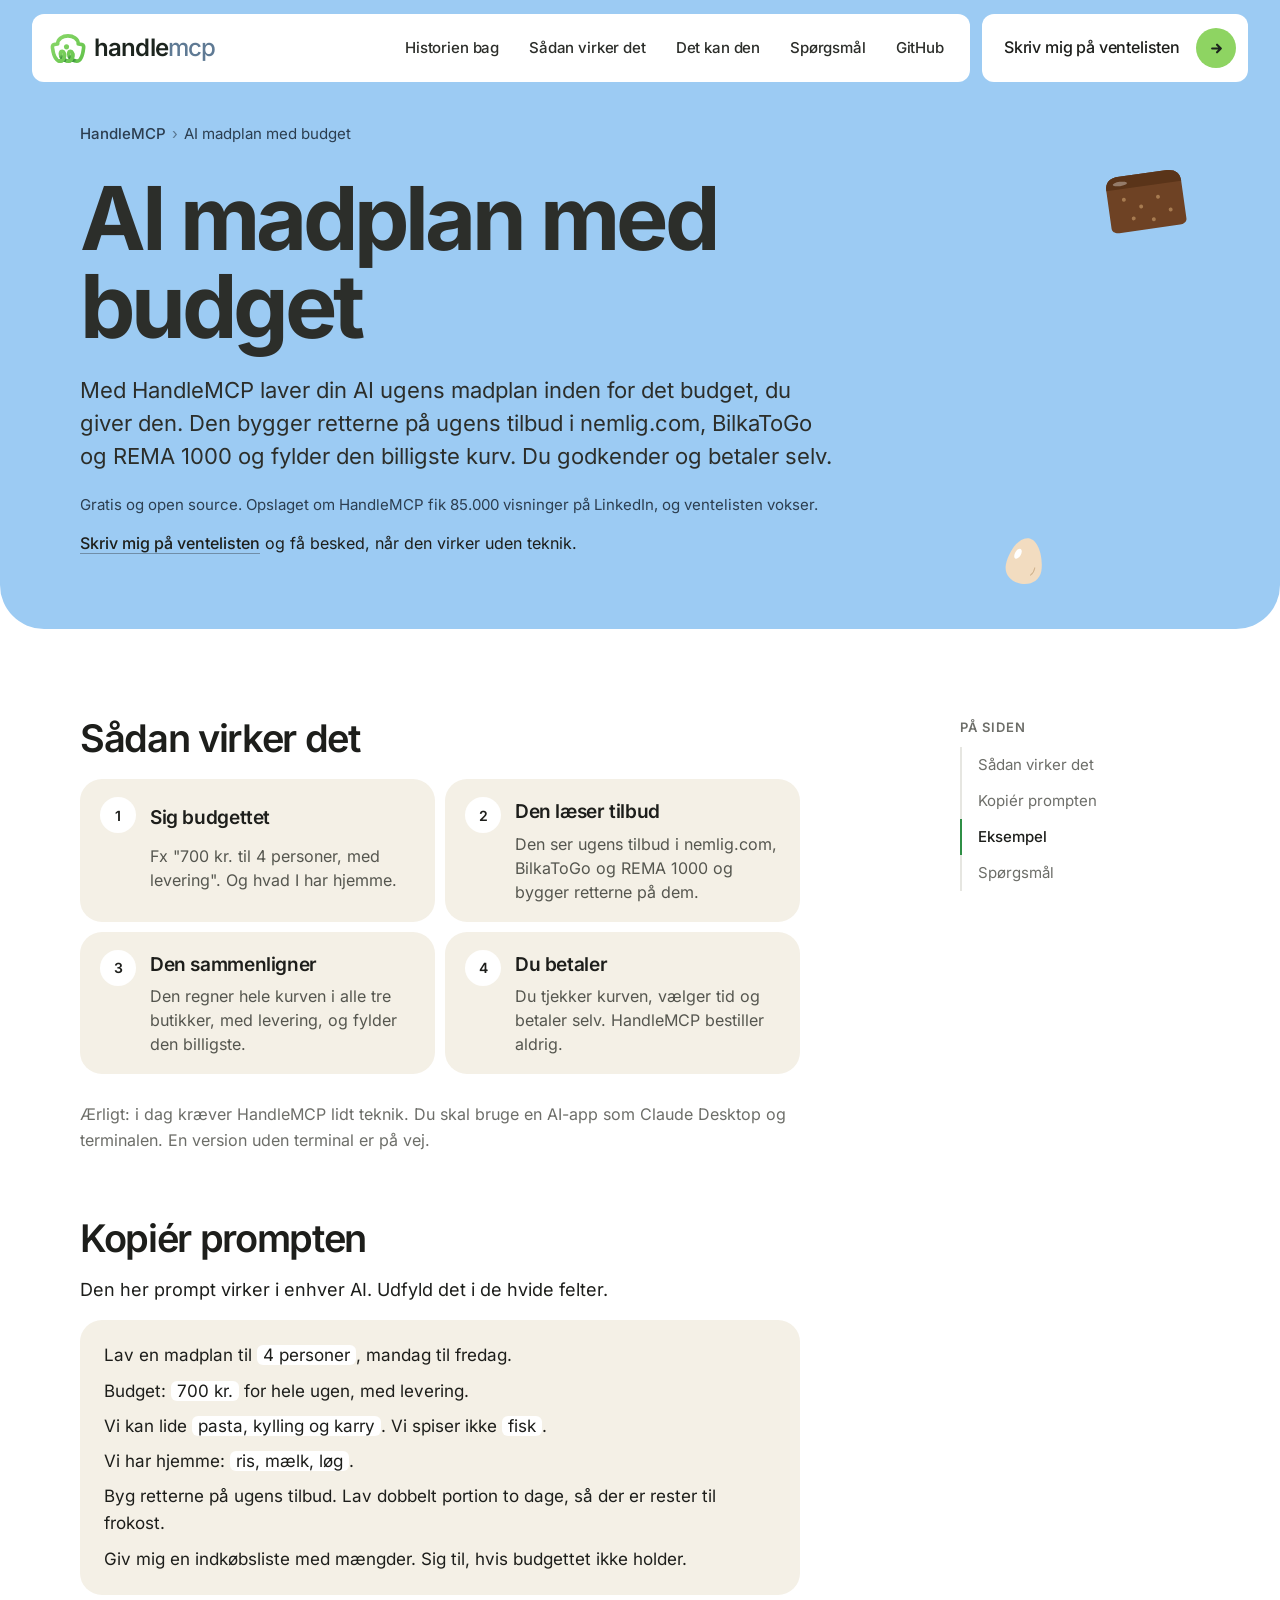
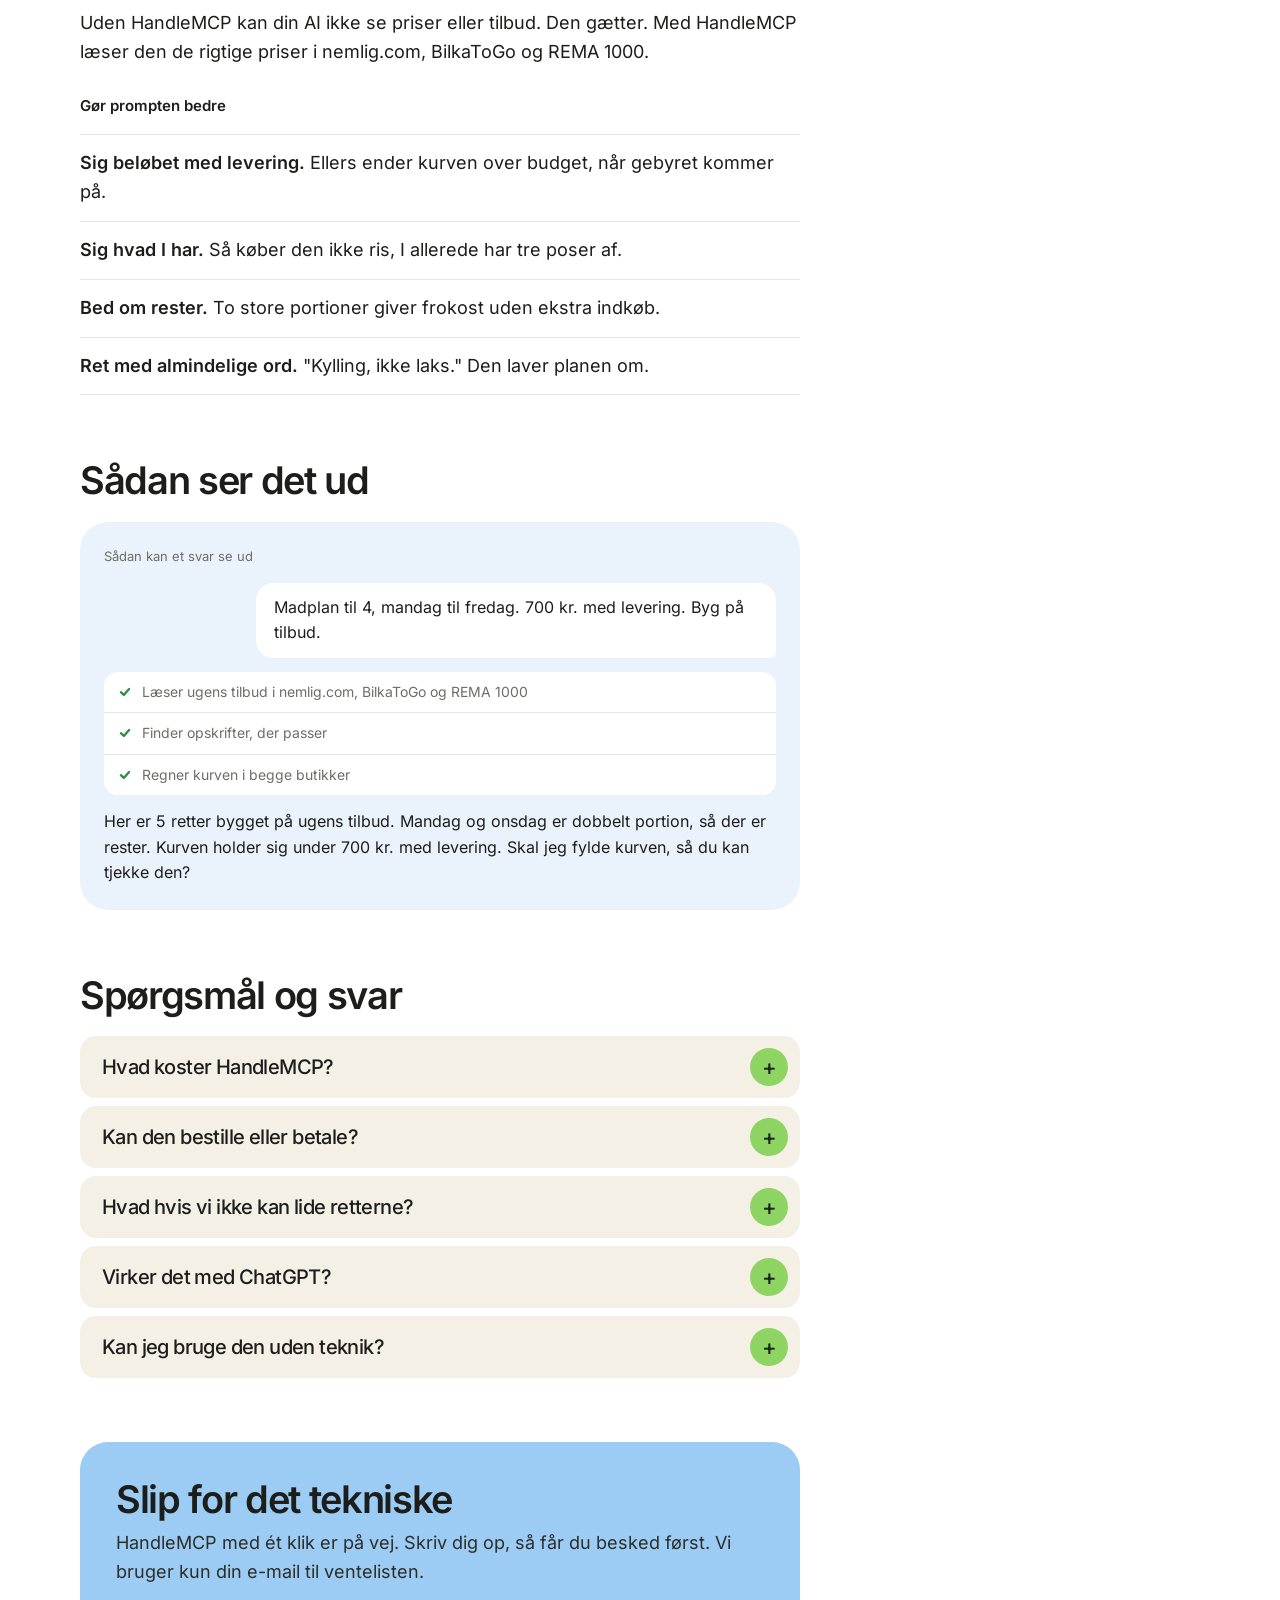
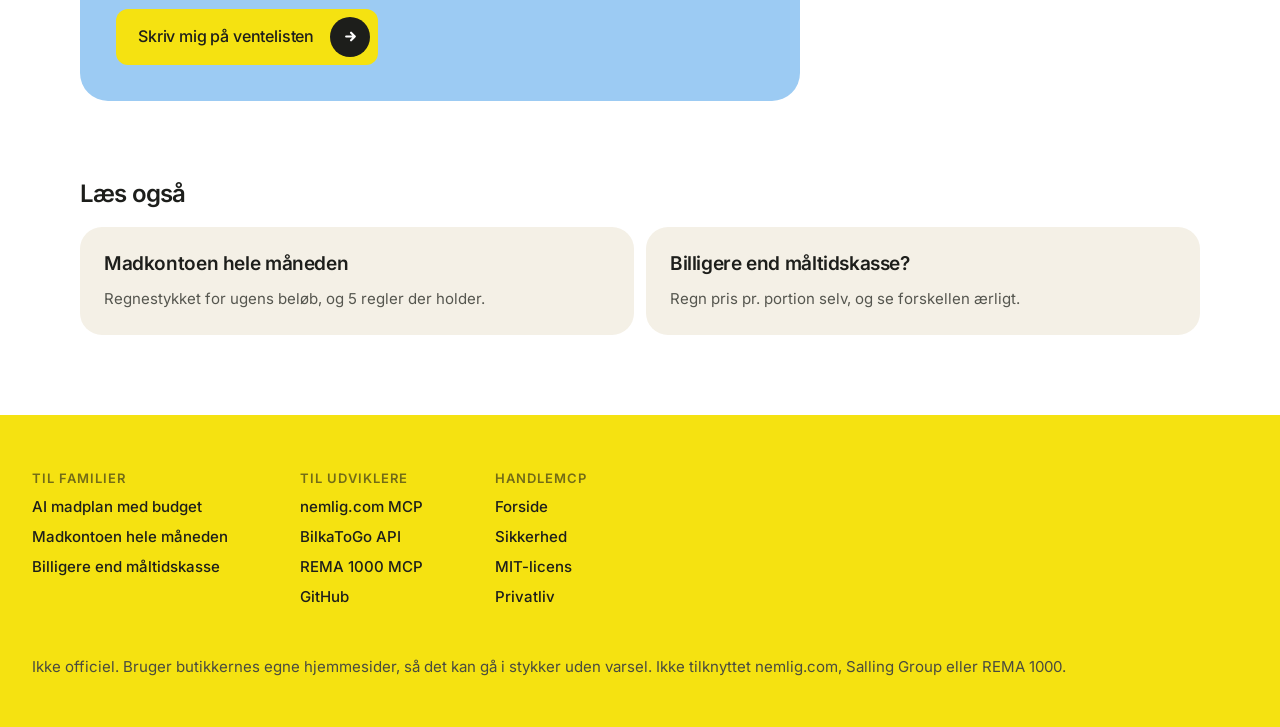
==== ai-madplan-budget/index.html @ 9b728c9f "✨ Hero: weekly shopping for busy families, time first New hero copy: what it is and who it is for, w" ====
<!doctype html>
<html lang="da">
<head>
<meta charset="utf-8">
<meta name="viewport" content="width=device-width, initial-scale=1">
<title>AI madplan med budget: ugens mad på tilbud · HandleMCP</title>
<meta name="description" content="Giv din AI et budget. HandleMCP bygger madplanen på ugens tilbud i nemlig.com, BilkaToGo og REMA 1000 og fylder den billigste kurv. Du godkender.">
<link rel="canonical" href="https://handlemcp.dk/ai-madplan-budget/">
<meta name="robots" content="index, follow, max-image-preview:large">
<meta name="color-scheme" content="light">
<meta property="og:site_name" content="HandleMCP">
<meta property="og:locale" content="da_DK">
<meta property="og:type" content="article">
<meta property="og:url" content="https://handlemcp.dk/ai-madplan-budget/">
<meta property="og:title" content="AI madplan med budget: ugens mad på tilbud · HandleMCP">
<meta property="og:description" content="Giv din AI et budget. HandleMCP bygger madplanen på ugens tilbud i nemlig.com, BilkaToGo og REMA 1000 og fylder den billigste kurv. Du godkender.">
<meta property="og:image" content="https://handlemcp.dk/og.png">
<meta name="twitter:card" content="summary_large_image">
<link rel="icon" href="/favicon.ico" sizes="any">
<link rel="icon" href="/favicon-48.png" sizes="48x48" type="image/png">
<link rel="icon" href="/logo.svg" type="image/svg+xml">
<link rel="apple-touch-icon" href="/apple-touch-icon.png">
<link rel="stylesheet" href="/sider.css">
<script type="application/ld+json">
{
 "@context": "https://schema.org",
 "@graph": [
  {
   "@type": "SoftwareApplication",
   "@id": "https://handlemcp.dk/#software",
   "name": "HandleMCP",
   "alternateName": [
    "handle-mcp",
    "Handle MCP"
   ],
   "description": "Din AI laver ugens madplan inden for jeres budget, bygget på tilbud i nemlig.com, BilkaToGo og REMA 1000, og fylder den billigste kurv. Du betaler altid selv.",
   "url": "https://handlemcp.dk/",
   "applicationCategory": "UtilitiesApplication",
   "operatingSystem": "macOS, Linux, Windows",
   "license": "https://opensource.org/licenses/MIT",
   "isAccessibleForFree": true,
   "offers": {
    "@type": "Offer",
    "price": "0",
    "priceCurrency": "DKK"
   },
   "sameAs": [
    "https://github.com/NJohansen/handle-mcp"
   ],
   "author": {
    "@type": "Person",
    "name": "Niclas Johansen",
    "url": "https://github.com/NJohansen"
   }
  },
  {
   "@type": "FAQPage",
   "@id": "https://handlemcp.dk/ai-madplan-budget/#faq",
   "url": "https://handlemcp.dk/ai-madplan-budget/",
   "inLanguage": "da",
   "mainEntity": [
    {
     "@type": "Question",
     "name": "Hvad koster HandleMCP?",
     "acceptedAnswer": {
      "@type": "Answer",
      "text": "Intet. Den er gratis og open source. Varer og levering betaler du til butikken, som du plejer."
     }
    },
    {
     "@type": "Question",
     "name": "Kan den bestille eller betale?",
     "acceptedAnswer": {
      "@type": "Answer",
      "text": "Nej. Den fylder kun kurven, når du siger ja. Du tjekker kurven og betaler selv."
     }
    },
    {
     "@type": "Question",
     "name": "Hvad hvis vi ikke kan lide retterne?",
     "acceptedAnswer": {
      "@type": "Answer",
      "text": "Så siger du det. \"Ingen fisk.\" \"Mere pasta.\" Den laver planen om, før noget kommer i kurven."
     }
    },
    {
     "@type": "Question",
     "name": "Virker det med ChatGPT?",
     "acceptedAnswer": {
      "@type": "Answer",
      "text": "Prompten ovenfor virker i alle AI'er. HandleMCP kræver i dag en AI-app, der kan bruge MCP på din computer, fx Claude Desktop."
     }
    },
    {
     "@type": "Question",
     "name": "Kan jeg bruge den uden teknik?",
     "acceptedAnswer": {
      "@type": "Answer",
      "text": "Ikke endnu. I dag kræver det terminalen. Skriv dig på ventelisten, så får du besked, når den virker med ét klik."
     }
    }
   ]
  },
  {
   "@type": "BreadcrumbList",
   "itemListElement": [
    {
     "@type": "ListItem",
     "position": 1,
     "name": "HandleMCP",
     "item": "https://handlemcp.dk/"
    },
    {
     "@type": "ListItem",
     "position": 2,
     "name": "AI madplan med budget",
     "item": "https://handlemcp.dk/ai-madplan-budget/"
    }
   ]
  }
 ]
}
</script>
<script defer src="https://cloud.umami.is/script.js" data-website-id="a6431afb-4982-436d-8b11-bfb33da3baa9" data-domains="handlemcp.dk" data-do-not-track="true"></script>
</head>
<body>
<div class="top"><div class="doodles" aria-hidden="true"><img class="doodle" src="/doodles/bread.svg" alt="Tegning af et rugbrød" width="90" style="top:150px;right:7%;--r:-8deg"><img class="doodle d2" src="/doodles/egg.svg" alt="Tegning af et æg" width="50" style="bottom:44px;right:18%;--r:10deg"></div>
<header class="wrap navwrap">
  <nav>
    <div class="navbox">
    <a class="brand" href="/" aria-label="HandleMCP"><span class="logo"><svg aria-hidden="true" viewBox="1.4 2.6 33.6 28.2" fill="none"><defs><linearGradient id="hm-l" x1="5" y1="3" x2="33" y2="30" gradientUnits="userSpaceOnUse"><stop stop-color="#8bd86a"/><stop offset="1" stop-color="#62c24a"/></linearGradient><radialGradient id="hm-r0" cx="13.777323152349465" cy="27.351026727848833" r="5.1" gradientUnits="userSpaceOnUse"><stop offset=".3" stop-color="#1f6e34" stop-opacity=".75"/><stop offset="1" stop-color="#1f6e34" stop-opacity="0"/></radialGradient><radialGradient id="hm-r1" cx="21.57735077331905" cy="27.351130921906602" r="5.1" gradientUnits="userSpaceOnUse"><stop offset=".3" stop-color="#1f6e34" stop-opacity=".75"/><stop offset="1" stop-color="#1f6e34" stop-opacity="0"/></radialGradient></defs><path d="M8.5 13 C 5.5 13, 3.2 13.4, 3.6 16.4 C 4.4 22.5, 6.2 29, 11 29 C 15.5 29, 16 19.8, 12.9 19.8 C 10.4 19.8, 10.5 24, 12.6 26.3 C 13.6 27.4, 14.8 28.1, 16.2 28.5 C 17 28.8, 17.8 29, 18.8 29 C 23.3 29, 23.8 19.8, 20.7 19.8 C 18.2 19.8, 18.3 24, 20.4 26.3 C 21.4 27.4, 22.6 28.1, 24 28.5 C 24.8 28.8, 25.6 29, 26.5 29 C 30.6 29, 32.2 22.5, 32.9 16.4 C 33.3 13.4, 30.8 13, 27.8 13 C 28 2.8, 8.3 2.8, 8.5 13" stroke="url(#hm-l)" stroke-width="3.4" stroke-linecap="round" stroke-linejoin="round"/><path d="M11.11 23.23 L11.13 23.32 L11.15 23.41 L11.17 23.50 L11.19 23.59 L11.21 23.67 L11.23 23.76 L11.26 23.85 L11.28 23.94 L11.31 24.02 L11.34 24.11 L11.37 24.19 L11.40 24.28 L11.43 24.36 L11.46 24.45 L11.49 24.53 L11.53 24.62 L11.57 24.70 L11.60 24.78 L11.64 24.86 L11.68 24.94 L11.72 25.03 L11.76 25.11 L11.81 25.19 L11.85 25.26 L11.90 25.34 L11.94 25.42 L11.99 25.50 L12.04 25.57 L12.09 25.65 L12.14 25.72 L12.19 25.80 L12.25 25.87 L12.30 25.94 L12.36 26.01 L12.41 26.08 L12.47 26.15 L12.53 26.22 L12.59 26.29 L12.65 26.36 L12.71 26.42 L12.78 26.49 L12.84 26.55 L12.90 26.62 L12.97 26.68 L13.04 26.74 L13.10 26.80 L13.17 26.86 L13.24 26.92 L13.31 26.98 L13.38 27.04 L13.45 27.10 L13.52 27.16 L13.59 27.21 L13.66 27.27 L13.73 27.32 L13.81 27.37 L13.88 27.42 L13.96 27.47 L14.03 27.52 L14.11 27.57 L14.18 27.62 L14.26 27.67 L14.34 27.72 L14.42 27.76 L14.50 27.80 L14.58 27.85 L14.66 27.89 L14.74 27.93 L14.82 27.97 L14.90 28.01 L14.98 28.05 L15.06 28.09 L15.15 28.12 L15.23 28.16 L15.31 28.19 L15.40 28.23 L15.48 28.26 L15.57 28.29 L15.65 28.32 L15.74 28.35 L15.82 28.38 L15.91 28.41 L15.99 28.44 L16.08 28.47 L16.17 28.49 L16.25 28.52 L16.34 28.55 L16.42 28.58 L16.51 28.61 L16.60 28.64 L16.68 28.67 L16.77 28.69 L16.85 28.72 L16.94 28.74 L17.03 28.77 L17.12 28.79 L17.20 28.81 L17.29 28.83 L17.38 28.85 L17.47 28.87 L17.56 28.89 L17.65 28.90 L17.74 28.92 L17.83 28.93 L17.92 28.94 L18.01 28.96 L18.10 28.97 L18.19 28.97 L18.28 28.98 L18.37 28.99 L18.46 28.99" stroke="url(#hm-r0)" stroke-width="3.4" stroke-linecap="butt"/><path d="M18.91 23.21 L18.92 23.30 L18.94 23.39 L18.96 23.47 L18.98 23.56 L19.00 23.65 L19.03 23.74 L19.05 23.83 L19.08 23.91 L19.10 24.00 L19.13 24.09 L19.16 24.17 L19.19 24.26 L19.22 24.34 L19.25 24.43 L19.29 24.51 L19.32 24.59 L19.36 24.68 L19.39 24.76 L19.43 24.84 L19.47 24.92 L19.51 25.00 L19.55 25.08 L19.60 25.16 L19.64 25.24 L19.68 25.32 L19.73 25.40 L19.78 25.48 L19.83 25.55 L19.88 25.63 L19.93 25.70 L19.98 25.78 L20.03 25.85 L20.09 25.92 L20.14 26.00 L20.20 26.07 L20.26 26.14 L20.32 26.20 L20.38 26.27 L20.44 26.34 L20.50 26.41 L20.56 26.47 L20.62 26.54 L20.69 26.60 L20.75 26.66 L20.82 26.73 L20.88 26.79 L20.95 26.85 L21.02 26.91 L21.09 26.97 L21.16 27.03 L21.23 27.08 L21.30 27.14 L21.37 27.20 L21.44 27.25 L21.51 27.30 L21.59 27.36 L21.66 27.41 L21.74 27.46 L21.81 27.51 L21.89 27.56 L21.96 27.61 L22.04 27.66 L22.12 27.70 L22.20 27.75 L22.28 27.79 L22.35 27.84 L22.43 27.88 L22.51 27.92 L22.60 27.96 L22.68 28.00 L22.76 28.04 L22.84 28.08 L22.92 28.11 L23.01 28.15 L23.09 28.19 L23.17 28.22 L23.26 28.25 L23.34 28.28 L23.43 28.32 L23.51 28.35 L23.60 28.38 L23.69 28.40 L23.77 28.43 L23.86 28.46 L23.95 28.48 L24.03 28.51 L24.12 28.54 L24.20 28.57 L24.29 28.60 L24.37 28.63 L24.46 28.66 L24.55 28.69 L24.63 28.71 L24.72 28.74 L24.81 28.76 L24.89 28.79 L24.98 28.81 L25.07 28.83 L25.16 28.85 L25.25 28.87 L25.33 28.89 L25.42 28.90 L25.51 28.92 L25.60 28.93 L25.69 28.95 L25.78 28.96 L25.87 28.97 L25.96 28.98 L26.05 28.98 L26.14 28.99 L26.23 28.99 L26.32 29.00" stroke="url(#hm-r1)" stroke-width="3.4" stroke-linecap="butt"/><path d="M8.70 28.41 L8.78 28.46 L8.86 28.50 L8.94 28.54 L9.02 28.58 L9.10 28.62 L9.19 28.65 L9.27 28.68 L9.36 28.72 L9.44 28.75 L9.53 28.77 L9.61 28.80 L9.70 28.83 L9.79 28.85 L9.88 28.87 L9.96 28.89 L10.05 28.91 L10.14 28.93 L10.23 28.94 L10.32 28.95 L10.41 28.97 L10.50 28.98 L10.59 28.98 L10.68 28.99 L10.77 29.00 L10.86 29.00 L10.95 29.00 L11.04 29.00 L11.13 29.00 L11.22 28.99 L11.31 28.98 L11.40 28.97 L11.49 28.96 L11.58 28.95 L11.67 28.93 L11.76 28.91 L11.85 28.88 L11.93 28.86 L12.02 28.83 L12.10 28.80 L12.19 28.76 L12.27 28.72 L12.35 28.68 L12.43 28.64 L12.51 28.60 L12.59 28.55 L12.67 28.50 L12.74 28.45 L12.81 28.40 L12.89 28.34 L12.96 28.29 L13.03 28.23 L13.09 28.17 L13.16 28.11 L13.22 28.04 L13.29 27.98 L13.35 27.91 L13.41 27.84 L13.47 27.77 L13.52 27.70 L13.58 27.63 L13.63 27.56 L13.69 27.49 L13.74 27.41 L13.79 27.34 L13.84 27.26 L13.88 27.18 L13.93 27.10 L13.97 27.03 L14.02 26.95 L14.06 26.87 L14.10 26.79 L14.14 26.70 L14.18 26.62 L14.22 26.54 L14.25 26.46 L14.29 26.37 L14.32 26.29 L14.35 26.20 L14.38 26.12 L14.42 26.03 L14.44 25.95 L14.47 25.86 L14.50 25.78 L14.53 25.69 L14.55 25.60 L14.58 25.52 L14.60 25.43 L14.62 25.34 L14.64 25.25 L14.66 25.16 L14.68 25.08 L14.70 24.99 L14.72 24.90 L14.74 24.81 L14.75 24.72 L14.77 24.63 L14.78 24.54 L14.79 24.45 L14.80 24.36 L14.82 24.27 L14.83 24.18 L14.83 24.09 L14.84 24.00 L14.85 23.91 L14.86 23.82 L14.86 23.73 L14.86 23.64 L14.87 23.55 L14.87 23.46 L14.87 23.37 L14.87 23.28 L14.87 23.19 L14.87 23.10 L14.87 23.01 L14.86 22.92 L14.86 22.83 L14.85 22.74 L14.84 22.65 L14.83 22.56 L14.82 22.47 L14.81 22.38 L14.80 22.29 L14.79 22.20 L14.77 22.11 L14.76 22.02 L14.74 21.93 L14.72 21.84" stroke="url(#hm-l)" stroke-width="3.4" stroke-linecap="butt"/><path d="M16.51 28.61 L16.60 28.64 L16.68 28.67 L16.77 28.69 L16.85 28.72 L16.94 28.74 L17.03 28.77 L17.12 28.79 L17.20 28.81 L17.29 28.83 L17.38 28.85 L17.47 28.87 L17.56 28.89 L17.65 28.90 L17.74 28.92 L17.83 28.93 L17.92 28.94 L18.01 28.96 L18.10 28.97 L18.19 28.97 L18.28 28.98 L18.37 28.99 L18.46 28.99 L18.55 29.00 L18.64 29.00 L18.73 29.00 L18.82 29.00 L18.91 29.00 L19.00 28.99 L19.09 28.99 L19.18 28.98 L19.27 28.97 L19.36 28.95 L19.45 28.93 L19.54 28.91 L19.62 28.89 L19.71 28.86 L19.80 28.83 L19.88 28.80 L19.97 28.77 L20.05 28.73 L20.13 28.70 L20.21 28.65 L20.29 28.61 L20.37 28.56 L20.45 28.52 L20.52 28.47 L20.59 28.41 L20.67 28.36 L20.74 28.30 L20.81 28.24 L20.88 28.18 L20.94 28.12 L21.01 28.06 L21.07 28.00 L21.13 27.93 L21.19 27.86 L21.25 27.79 L21.31 27.72 L21.36 27.65 L21.42 27.58 L21.47 27.51 L21.52 27.43 L21.57 27.36 L21.62 27.28 L21.67 27.20 L21.72 27.13 L21.76 27.05 L21.81 26.97 L21.85 26.89 L21.89 26.81 L21.93 26.73 L21.97 26.64 L22.01 26.56 L22.04 26.48 L22.08 26.40 L22.11 26.31 L22.14 26.23 L22.18 26.14 L22.21 26.06 L22.24 25.97 L22.27 25.89 L22.29 25.80 L22.32 25.71 L22.35 25.63 L22.37 25.54 L22.39 25.45 L22.42 25.36 L22.44 25.28 L22.46 25.19 L22.48 25.10 L22.50 25.01 L22.52 24.92 L22.53 24.83 L22.55 24.74 L22.56 24.65 L22.58 24.57 L22.59 24.48 L22.60 24.39 L22.61 24.30 L22.62 24.21 L22.63 24.12 L22.64 24.03 L22.65 23.94 L22.65 23.85 L22.66 23.76 L22.66 23.66 L22.67 23.57 L22.67 23.48 L22.67 23.39 L22.67 23.30 L22.67 23.21 L22.67 23.12 L22.67 23.03 L22.66 22.94 L22.66 22.85 L22.65 22.76 L22.64 22.67 L22.64 22.58 L22.63 22.49 L22.62 22.40 L22.60 22.31 L22.59 22.22 L22.58 22.13 L22.56 22.04 L22.54 21.95 L22.52 21.86" stroke="url(#hm-l)" stroke-width="3.4" stroke-linecap="butt"/><circle cx="16.8" cy="15.6" r="2.4" fill="url(#hm-l)"/></svg></span><span>handle<span class="mcp">mcp</span></span></a>
    <ul>
      <li class="opt"><a href="/#losning">Historien bag</a></li>
      <li class="opt"><a href="/#saadan">Sådan virker det</a></li>
      <li class="opt"><a href="/#kan">Det kan den</a></li>
      <li class="opt wide"><a href="/#faq">Spørgsmål</a></li>
      <li class="opt"><a class="gh" href="https://github.com/NJohansen/handle-mcp" aria-label="GitHub" data-umami-event="github" data-umami-event-sted="nav"><svg class="ghmark" viewBox="0 0 16 16" aria-hidden="true"><path d="M8 0C3.58 0 0 3.58 0 8c0 3.54 2.29 6.53 5.47 7.59.4.07.55-.17.55-.38 0-.19-.01-.82-.01-1.49-2.01.37-2.53-.49-2.69-.94-.09-.23-.48-.94-.82-1.13-.28-.15-.68-.52-.01-.53.63-.01 1.08.58 1.23.82.72 1.21 1.87.87 2.33.66.07-.52.28-.87.51-1.07-1.78-.2-3.64-.89-3.64-3.95 0-.87.31-1.59.82-2.15-.08-.2-.36-1.02.08-2.12 0 0 .67-.21 2.2.82.64-.18 1.32-.27 2-.27.68 0 1.36.09 2 .27 1.53-1.04 2.2-.82 2.2-.82.44 1.1.16 1.92.08 2.12.51.56.82 1.27.82 2.15 0 3.07-1.87 3.75-3.65 3.95.29.25.54.73.54 1.48 0 1.07-.01 1.93-.01 2.2 0 .21.15.46.55.38A8.013 8.013 0 0016 8c0-4.42-3.58-8-8-8z"/></svg><span class="ghw">GitHub</span><span class="stars" id="stars" hidden aria-label="stjerner på GitHub"><svg viewBox="0 0 16 16" aria-hidden="true"><path d="M8 .9l2.2 4.5 4.9.7-3.6 3.5.9 4.9L8 12.2l-4.4 2.3.9-4.9L.9 6.1l4.9-.7z"/></svg><span id="stars-n"></span></span></a></li>
    </ul>
    </div>
    <a class="btn navcta" href="https://tally.so/r/ArKdkW" data-tally="ArKdkW" data-sted="nav"><span class="lg">Skriv mig på ventelisten</span><span class="sm">Venteliste</span> <i><svg viewBox="0 0 12 12" aria-hidden="true"><path d="M2 6h8M6.5 2.5L10 6l-3.5 3.5"/></svg></i></a>
  </nav>
</header>
<div class="wrap"><div class="intro">
<ol class="crumbs" aria-label="Brødkrumme"><li><a href="/">HandleMCP</a></li><li aria-current="page">AI madplan med budget</li></ol>
<h1>AI madplan med budget</h1>
<p class="lead">Med HandleMCP laver din AI ugens madplan inden for det budget, du giver den. Den bygger retterne på ugens tilbud i nemlig.com, BilkaToGo og REMA 1000 og fylder den billigste kurv. Du godkender og betaler selv.</p>
<p class="proof">Gratis og open source. Opslaget om HandleMCP fik 85.000 visninger på LinkedIn, og ventelisten vokser.</p>
<p class="toplink"><a href="https://tally.so/r/ArKdkW?ref=seo-ai-madplan-budget-top" data-tally="ArKdkW" data-sted="seo-ai-madplan-budget-top">Skriv mig på ventelisten</a> og få besked, når den virker uden teknik.</p>
</div></div>
</div>

<main class="wrap">
<div class="page">
<article>
<h2 id="saadan">Sådan virker det</h2>
<ol class="steps">
<li><h3>Sig budgettet</h3><p>Fx "700 kr. til 4 personer, med levering". Og hvad I har hjemme.</p></li>
<li><h3>Den læser tilbud</h3><p>Den ser ugens tilbud i nemlig.com, BilkaToGo og REMA 1000 og bygger retterne på dem.</p></li>
<li><h3>Den sammenligner</h3><p>Den regner hele kurven i alle tre butikker, med levering, og fylder den billigste.</p></li>
<li><h3>Du betaler</h3><p>Du tjekker kurven, vælger tid og betaler selv. HandleMCP bestiller aldrig.</p></li>
</ol>
<p class="small">Ærligt: i dag kræver HandleMCP lidt teknik. Du skal bruge en AI-app som Claude Desktop og terminalen. En version uden terminal er på vej.</p>

<h2 id="prompt">Kopiér prompten</h2>
<p>Den her prompt virker i enhver AI. Udfyld det i de hvide felter.</p>
<div class="copy">
<p>Lav en madplan til <em>4 personer</em>, mandag til fredag.</p>
<p>Budget: <em>700 kr.</em> for hele ugen, med levering.</p>
<p>Vi kan lide <em>pasta, kylling og karry</em>. Vi spiser ikke <em>fisk</em>.</p>
<p>Vi har hjemme: <em>ris, mælk, løg</em>.</p>
<p>Byg retterne på ugens tilbud. Lav dobbelt portion to dage, så der er rester til frokost.</p>
<p>Giv mig en indkøbsliste med mængder. Sig til, hvis budgettet ikke holder.</p>
</div>
<p>Uden HandleMCP kan din AI ikke se priser eller tilbud. Den gætter. Med HandleMCP læser den de rigtige priser i nemlig.com, BilkaToGo og REMA 1000.</p>
<p class="label">Gør prompten bedre</p>
<ul class="rows">
<li><b>Sig beløbet med levering.</b> Ellers ender kurven over budget, når gebyret kommer på.</li>
<li><b>Sig hvad I har.</b> Så køber den ikke ris, I allerede har tre poser af.</li>
<li><b>Bed om rester.</b> To store portioner giver frokost uden ekstra indkøb.</li>
<li><b>Ret med almindelige ord.</b> "Kylling, ikke laks." Den laver planen om.</li>
</ul>

<h2 id="eksempel">Sådan ser det ud</h2>
<div class="chat"><p class="hd"><span>Sådan kan et svar se ud</span></p>
<p class="you"><span>Madplan til 4, mandag til fredag. 700 kr. med levering. Byg på tilbud.</span></p>
<div class="tools"><div class="tool"><svg viewBox="0 0 12 12" aria-hidden="true"><path d="M2.5 6.2 5 8.5l4.5-5"/></svg>Læser ugens tilbud i nemlig.com, BilkaToGo og REMA 1000</div><div class="tool"><svg viewBox="0 0 12 12" aria-hidden="true"><path d="M2.5 6.2 5 8.5l4.5-5"/></svg>Finder opskrifter, der passer</div><div class="tool"><svg viewBox="0 0 12 12" aria-hidden="true"><path d="M2.5 6.2 5 8.5l4.5-5"/></svg>Regner kurven i begge butikker</div></div>
<p class="ai">Her er 5 retter bygget på ugens tilbud. Mandag og onsdag er dobbelt portion, så der er rester. Kurven holder sig under 700 kr. med levering. Skal jeg fylde kurven, så du kan tjekke den?</p></div>

<h2 id="faq">Spørgsmål og svar</h2>
<div class="faq">
  <details><summary>Hvad koster HandleMCP?</summary><p>Intet. Den er gratis og open source. Varer og levering betaler du til butikken, som du plejer.</p></details>
  <details><summary>Kan den bestille eller betale?</summary><p>Nej. Den fylder kun kurven, når du siger ja. Du tjekker kurven og betaler selv.</p></details>
  <details><summary>Hvad hvis vi ikke kan lide retterne?</summary><p>Så siger du det. "Ingen fisk." "Mere pasta." Den laver planen om, før noget kommer i kurven.</p></details>
  <details><summary>Virker det med ChatGPT?</summary><p>Prompten ovenfor virker i alle AI'er. HandleMCP kræver i dag en AI-app, der kan bruge MCP på din computer, fx Claude Desktop.</p></details>
  <details><summary>Kan jeg bruge den uden teknik?</summary><p>Ikke endnu. I dag kræver det terminalen. Skriv dig på ventelisten, så får du besked, når den virker med ét klik.</p></details>
</div>

<div class="cta">
<h2>Slip for det tekniske</h2>
<p>HandleMCP med ét klik er på vej. Skriv dig op, så får du besked først. Vi bruger kun din e-mail til ventelisten.</p>
<a class="btn" href="https://tally.so/r/ArKdkW?ref=seo-ai-madplan-budget" data-tally="ArKdkW" data-sted="seo-ai-madplan-budget">Skriv mig på ventelisten <i><svg viewBox="0 0 12 12" aria-hidden="true"><path d="M2 6h8M6.5 2.5L10 6l-3.5 3.5"/></svg></i></a>
</div>
</article>
<aside class="toc" aria-label="På siden"><b>På siden</b><ul><li><a href="#saadan">Sådan virker det</a></li><li><a href="#prompt">Kopiér prompten</a></li><li><a href="#eksempel">Eksempel</a></li><li><a href="#faq">Spørgsmål</a></li></ul></aside>
</div>

<div class="more"><h2>Læs også</h2><div class="cards"><a href="/madkonto-hele-maaneden/"><b>Madkontoen hele måneden</b><span>Regnestykket for ugens beløb, og 5 regler der holder.</span></a><a href="/billigere-end-maaltidskasse/"><b>Billigere end måltidskasse?</b><span>Regn pris pr. portion selv, og se forskellen ærligt.</span></a></div></div>
</main>

<footer>
  <div class="wrap"><div class="cols"><div><h2>Til familier</h2><ul><li><a href="/ai-madplan-budget/" aria-current="page">AI madplan med budget</a></li><li><a href="/madkonto-hele-maaneden/">Madkontoen hele måneden</a></li><li><a href="/billigere-end-maaltidskasse/">Billigere end måltidskasse</a></li></ul></div><div><h2>Til udviklere</h2><ul><li><a href="/nemlig-mcp/">nemlig.com MCP</a></li><li><a href="/bilkatogo-api/">BilkaToGo API</a></li><li><a href="/rema-1000-mcp/">REMA 1000 MCP</a></li><li><a href="https://github.com/NJohansen/handle-mcp">GitHub</a></li></ul></div><div><h2>HandleMCP</h2><ul><li><a href="/">Forside</a></li><li><a href="https://github.com/NJohansen/handle-mcp/blob/main/docs/security.md">Sikkerhed</a></li><li><a href="https://github.com/NJohansen/handle-mcp/blob/main/LICENSE">MIT-licens</a></li><li><a href="/privatliv/">Privatliv</a></li></ul></div></div>
  <p class="note">Ikke officiel. Bruger butikkernes egne hjemmesider, så det kan gå i stykker uden varsel. Ikke tilknyttet nemlig.com, Salling Group eller REMA 1000.</p></div>
</footer>
<script>
// Live GitHub star count. If the call fails, the link just says "GitHub".
(function(){
  var el=document.getElementById('stars'),n=document.getElementById('stars-n');
  function show(c){if(typeof c==='number'){n.textContent=c.toLocaleString('da-DK');el.hidden=false}}
  try{var c=sessionStorage.getItem('hm-stars');if(c!==null){show(+c);return}}catch(e){}
  fetch('https://api.github.com/repos/NJohansen/handle-mcp',{headers:{Accept:'application/vnd.github+json'}})
    .then(function(r){return r.ok?r.json():null})
    .then(function(d){if(d&&typeof d.stargazers_count==='number'){show(d.stargazers_count);try{sessionStorage.setItem('hm-stars',d.stargazers_count)}catch(e){}}})
    .catch(function(){});
})();
</script>
<script>
// Waitlist popup. Any link with data-tally="<form id>" opens the Tally form as a popup.
// Tally's script loads only on the first click, so no third party runs before that.
// Without JS, or if the script fails, the link opens the form on tally.so.
// No data-umami-event on these links: Umami follows such links itself and would skip the popup.
(function(){
  var state='idle';
  function openForm(id){window.Tally.openPopup(id,{layout:'modal',width:560,autoClose:4000})}
  document.addEventListener('click',function(e){
    var btn=e.target.closest&&e.target.closest('[data-tally]');if(!btn)return;
    if(state==='loading')return; // a second click while loading falls through to tally.so
    e.preventDefault();var id=btn.getAttribute('data-tally');
    try{window.umami&&window.umami.track('skriv-mig-op',{sted:btn.getAttribute('data-sted')||''})}catch(err){}
    if(window.Tally){openForm(id);return}
    state='loading';
    var s=document.createElement('script');s.src='https://tally.so/widgets/embed.js';s.async=true;
    s.onload=function(){state='idle';window.Tally?openForm(id):location.href=btn.href};
    s.onerror=function(){state='idle';location.href=btn.href};
    document.head.appendChild(s);
  });
})();
</script>
<script>
// Analytics events that need JS. Umami is cookie-free; without it nothing happens.
(function(){
  function track(name,data){try{window.umami&&window.umami.track(name,data)}catch(e){}}
  // Tally posts a message from its iframe when someone submits the waitlist form.
  addEventListener('message',function(e){
    if(e.origin!=='https://tally.so')return;
    var d=e.data;if(typeof d==='string'){try{d=JSON.parse(d)}catch(err){return}}
    if(d&&d.event==='Tally.FormSubmitted')track('venteliste-tilmeldt');
  });
})();
</script>
<script>
// "På siden": mark the section you are reading.
(function(){
  var links=[].slice.call(document.querySelectorAll('.toc a'));if(!('IntersectionObserver' in window)||!links.length)return;
  var map={};links.forEach(function(a){map[a.getAttribute('href').slice(1)]=a});
  var io=new IntersectionObserver(function(es){es.forEach(function(e){if(e.isIntersecting){links.forEach(function(a){a.classList.remove('on')});map[e.target.id].classList.add('on')}})},{rootMargin:'0px 0px -70% 0px'});
  Object.keys(map).forEach(function(id){var h=document.getElementById(id);if(h)io.observe(h)});
})();
</script>
</body>
</html>
---- sider.css ----
/* Shared style for the topic pages (/nemlig-mcp/, /bilkatogo-api/ ...). Same tokens and parts as the front page. */
@font-face{font-family:Inter;src:url(/fonts/inter.woff2) format("woff2");font-weight:100 900;font-display:swap}
:root{--sand:#9ccbf3;--paper:#f4f0e6;--sky-soft:#eaf3fc;--soft:#f4f4f1;--line:#e6e6e1;--ink:#1d1e1b;--text:#2c2e2a;--mute:#6d6e69;--green:#2f8f46;--leaf:#8ed462;--sun:#f5e211;--sans:Inter,ui-sans-serif,-apple-system,"Segoe UI",Helvetica,Arial,sans-serif;--mono:ui-monospace,"SF Mono",SFMono-Regular,Menlo,Consolas,monospace}
*{box-sizing:border-box}
html{-webkit-text-size-adjust:100%;scroll-behavior:smooth;scroll-padding-top:24px}
body{margin:0;background:#fff;color:var(--ink);font:400 18px/1.6 var(--sans);-webkit-font-smoothing:antialiased;overflow-x:clip}
a{color:inherit}
[hidden]{display:none!important}
.wrap{max-width:1337px;margin:0 auto;padding:0 32px}

/* nav: same as the front page */
.navwrap{padding-top:14px}
nav{display:flex;align-items:center;justify-content:space-between;gap:12px}
.navbox{flex:1;display:flex;align-items:center;justify-content:space-between;gap:12px;background:#fff;border-radius:12px;padding:10px 12px 10px 18px;min-height:68px}
.brand{display:flex;align-items:center;gap:10px;font-weight:400;letter-spacing:-.02em;text-decoration:none;font-size:20px;color:#1c241e}
.logo,.logo svg{display:block;width:42px;height:35px}
nav ul{display:flex;align-items:center;gap:2px;list-style:none;margin:0;padding:0}
nav ul li{display:flex;align-items:center;height:44px}
nav ul a{display:block;padding:10px 14px;border-radius:8px;color:var(--text);font-size:15px;font-weight:500;letter-spacing:-.01em;text-decoration:none;white-space:nowrap}
nav ul a:hover{background:var(--sky-soft)}
nav ul a.gh{display:flex;align-items:center}
.ghmark{display:none;width:20px;height:20px;fill:currentColor}
.stars{display:inline-flex;align-items:center;gap:4px;margin-left:8px;padding:2px 8px;border-radius:999px;border:1px solid var(--line);background:#fff;color:var(--ink);font-size:13px;font-variant-numeric:tabular-nums}
.stars svg{width:12px;height:12px;fill:currentColor}
.btn{display:inline-flex;align-items:center;gap:16px;border-radius:12px;background:#fff;color:var(--ink);font-size:16px;font-weight:500;letter-spacing:-.01em;text-decoration:none;white-space:nowrap}
.btn i{display:grid;place-items:center;width:40px;height:40px;border-radius:50%;background:var(--leaf);color:#1c241e;flex:none}
.btn i svg{width:13px;height:13px;fill:none;stroke:currentColor;stroke-width:2;stroke-linecap:round;stroke-linejoin:round}
nav .navcta{min-height:68px;padding:8px 12px 8px 22px}
nav .navcta .sm{display:none}

/* top: light blue like the front page hero */
.top{position:relative;background:var(--sand);padding-bottom:72px;border-radius:0 0 44px 44px}
.doodles{position:absolute;inset:0;pointer-events:none;overflow:hidden;border-radius:inherit}
.doodle{position:absolute;height:auto;transform:rotate(var(--r))}
.intro{position:relative;max-width:1120px;margin:0 auto;padding-top:40px}
.crumbs{display:flex;flex-wrap:wrap;gap:6px;list-style:none;margin:0 0 28px;padding:0;font-size:15px;color:#2c3e50}
.crumbs li+li::before{content:"›";margin-right:6px;opacity:.6}
.crumbs a{text-decoration:none;font-weight:500}
.crumbs a:hover{text-decoration:underline}
.tag{display:inline-block;margin:0 0 16px;padding:4px 12px;border-radius:10px;background:#fff;font-size:14px;font-weight:500}
h1{font-weight:700;font-size:clamp(44px,7vw,88px);line-height:1;letter-spacing:-.045em;margin:0 0 24px;color:var(--text);max-width:900px}
.lead{font-size:22px;line-height:1.5;margin:0 0 20px;color:var(--text);max-width:760px}
.proof{font-size:15px;color:#2c3e50;margin:0 0 14px}
.toplink{margin:0;font-size:16px}
.toplink a{font-weight:500;text-underline-offset:4px;text-decoration-color:rgba(29,30,27,.35)}
.toplink a:hover{text-decoration-color:var(--ink)}

/* body: text + "På siden" */
.page{max-width:1120px;margin:0 auto;display:grid;grid-template-columns:minmax(0,1fr) 240px;gap:72px;padding-top:24px}
.toc{position:sticky;top:24px;align-self:start;margin-top:64px}
.toc b{display:block;font-size:13px;font-weight:600;letter-spacing:.08em;text-transform:uppercase;color:var(--mute);margin:0 0 10px}
.toc ul{list-style:none;margin:0;padding:0;border-left:2px solid var(--line)}
.toc a{display:block;padding:6px 0 6px 16px;margin-left:-2px;border-left:2px solid transparent;font-size:15px;text-decoration:none;color:var(--mute)}
.toc a:hover{color:var(--ink);border-left-color:var(--ink)}
.toc a.on{color:var(--ink);font-weight:500;border-left-color:var(--green)}
article{max-width:720px;min-width:0}
h2{font-size:clamp(28px,3.2vw,38px);font-weight:600;letter-spacing:-.035em;line-height:1.12;margin:64px 0 16px}
h3{font-size:19px;font-weight:600;letter-spacing:-.02em;margin:0 0 4px}
p,ul,ol{margin:0 0 14px}
article a{text-underline-offset:3px;text-decoration-color:#c9c4b5}
article a:hover{text-decoration-color:var(--ink)}
code{font:15px var(--mono);background:var(--soft);border-radius:6px;padding:1px 6px}
pre{background:var(--soft);border-radius:18px;padding:18px 22px;overflow-x:auto;white-space:pre-wrap;overflow-wrap:anywhere;font:13.5px/1.75 var(--mono);margin:0 0 16px}
pre code{background:none;padding:0;font:inherit}
.small{font-size:16px;color:var(--mute)}
.label{font-size:15px;font-weight:600;margin:28px 0 8px}

/* steps: compact, like "Sådan virker det" */
.steps{list-style:none;padding:0;display:grid;grid-template-columns:1fr 1fr;gap:10px;margin:20px 0 28px;counter-reset:s}
.steps li{display:grid;grid-template-columns:36px 1fr;gap:4px 14px;background:var(--paper);border-radius:22px;padding:18px 20px;counter-increment:s}
.steps li::before{content:counter(s);display:grid;place-items:center;width:36px;height:36px;border-radius:50%;background:#fff;font:600 14px var(--sans);grid-row:span 2}
.steps h3{align-self:center;margin:0}
.steps p{margin:0;color:#55564f;font-size:16px;line-height:1.5}

/* one list style: rows with a line between */
.rows{list-style:none;padding:0;margin:16px 0 14px;border-top:1px solid var(--line)}
.rows li{padding:14px 0;border-bottom:1px solid var(--line)}
.rows b{font-weight:600}

/* example answer: the front page chat, still */
.chat{background:var(--sky-soft);border-radius:28px;padding:24px;margin:20px 0 14px}
.chat .hd{display:flex;justify-content:space-between;font-size:13px;color:var(--mute);margin:0 0 16px}
.chat .you{margin:0 0 14px;text-align:right}
.chat .you span{display:inline-block;max-width:520px;text-align:left;background:#fff;border-radius:18px 18px 6px 18px;padding:12px 18px;font-size:16px}
.chat .tools{background:#fff;border-radius:14px;margin:0 0 14px;overflow:hidden}
.chat .tool{display:flex;gap:10px;align-items:center;padding:9px 14px;font-size:14px;color:var(--mute)}
.chat .tool+.tool{border-top:1px solid var(--line)}
.chat .tool b{color:var(--ink);font:600 13px var(--mono)}
.chat .tool svg{width:14px;height:14px;fill:none;stroke:var(--green);stroke-width:2;stroke-linecap:round;stroke-linejoin:round;flex:none}
.chat .ai{margin:0;font-size:16px}
.try{margin-top:16px}

/* comparison table */
.cmp{width:100%;border-collapse:collapse;margin:16px 0 14px;font-size:16px}
.cmp th,.cmp td{text-align:left;padding:12px 10px 12px 0;border-bottom:1px solid var(--line);vertical-align:top}
.cmp thead th{font-size:14px;font-weight:600;color:var(--mute);border-bottom-color:var(--ink)}
.cmp tbody th{font-weight:500}
/* prompt to copy */
.copy{position:relative;background:var(--paper);border-radius:22px;padding:22px 24px;margin:16px 0 14px;font-size:17px;line-height:1.6}
.copy p{margin:0 0 8px}.copy p:last-child{margin:0}
.copy em{font-style:normal;background:#fff;border-radius:6px;padding:0 6px}
/* faq: like the front page */
.faq{display:grid;gap:8px;margin-top:20px}
.faq details{background:var(--paper);border-radius:16px;transition:background .2s}
.faq details:hover{background:#ece6d8}
.faq summary{list-style:none;cursor:pointer;display:flex;justify-content:space-between;align-items:center;gap:24px;padding:12px 12px 12px 22px;min-height:60px;font-weight:500;font-size:20px;letter-spacing:-.03em;line-height:1.2}
.faq summary::-webkit-details-marker{display:none}
.faq summary::after{content:"+";flex:none;width:38px;height:38px;border-radius:50%;display:grid;place-items:center;background:var(--leaf);color:#1c241e;font-weight:500;font-size:22px}
.faq details[open] summary::after{content:"\2212";background:#fff}
.faq summary:focus-visible{outline:2px solid var(--green);outline-offset:2px;border-radius:16px}
.faq p{margin:0;padding:4px 22px 24px;color:#2c2d29;font-size:17px}

/* one clear button */
.cta{margin-top:64px;background:var(--sand);border-radius:28px;padding:36px}
.cta h2{margin:0 0 8px}
.cta p{margin:0 0 22px;color:var(--text)}
.cta .btn{background:var(--sun);padding:8px 8px 8px 22px}
.cta .btn:hover{background:#eedc0a}
.cta .btn i{background:var(--ink);color:#fff}

/* read also */
.more{max-width:1120px;margin:80px auto 0}
.more h2{margin:0 0 20px;font-size:24px}
.cards{display:grid;grid-template-columns:repeat(auto-fit,minmax(260px,1fr));gap:12px}
.cards a{display:block;background:var(--paper);border-radius:22px;padding:22px 24px;text-decoration:none;transition:background .2s}
.cards a:hover{background:#ece6d8}
.cards b{display:block;font-size:19px;font-weight:600;letter-spacing:-.02em;margin:0 0 4px}
.cards span{font-size:15px;color:#55564f}

footer{margin-top:80px;background:var(--sun);padding:56px 0 48px;font-size:15px}
footer .cols{display:grid;grid-template-columns:repeat(3,auto);justify-content:start;gap:24px 72px}
footer h2{font-size:13px;font-weight:600;letter-spacing:.08em;text-transform:uppercase;margin:0 0 10px;opacity:.6}
footer ul{list-style:none;margin:0;padding:0}
footer li{margin:0 0 6px}
footer a{text-decoration:none;font-weight:500}
footer a:hover{text-decoration:underline}
footer .note{margin:40px 0 0;color:#4a4b3f}

@media (max-width:1260px){nav ul li.wide{display:none}.ghmark{display:block}.ghw{display:none}}
@media (max-width:1100px){nav ul a{padding:10px 9px}}
@media (max-width:1040px){nav .navcta .lg{display:none}nav .navcta .sm{display:inline}}
@media (max-width:1000px){nav ul a{padding:10px 5px}.page{grid-template-columns:1fr;gap:0}.toc{position:static;margin:28px 0 0;order:-1}.toc ul{border:0;display:flex;flex-wrap:wrap;gap:8px}.toc a,.toc a.on{margin:0;padding:6px 14px;border:1px solid var(--line);border-radius:999px;font-weight:500;color:var(--ink)}.toc a:hover{border-color:var(--ink)}}
@media (max-width:960px){nav ul a{padding:10px 3px}}
@media (max-width:900px){.navwrap{padding-top:12px}.navbox{min-height:56px;padding:8px 12px}nav .navcta{min-height:56px;padding:6px 8px 6px 16px}nav ul li.opt{display:none}.doodle.d2{display:none}}
@media (max-width:640px){.wrap{padding:0 16px}.top{padding-bottom:44px;border-radius:0 0 28px 28px}.intro{padding-top:24px}.crumbs{margin-bottom:20px}.lead{font-size:19px}.doodles{display:none}.steps{grid-template-columns:1fr}h2{margin-top:52px}pre{font-size:12.5px;padding:16px}.chat{padding:18px;border-radius:22px}.faq summary{font-size:18px;padding:10px 10px 10px 18px}.faq summary::after{width:34px;height:34px}.faq p{padding:4px 18px 22px}.cta{padding:26px 20px}.cta .btn{white-space:normal}footer .cols{grid-template-columns:1fr 1fr;gap:24px}}

/* wordmark: bold, tight, muted mcp */
.brand{font-weight:600!important;letter-spacing:-.035em!important;gap:8px!important}.brand .mcp{color:#5f7a94;font-weight:500}
@media (min-width:901px){.brand{font-size:24px!important}.logo,.logo svg{width:36px!important;height:30px!important}}
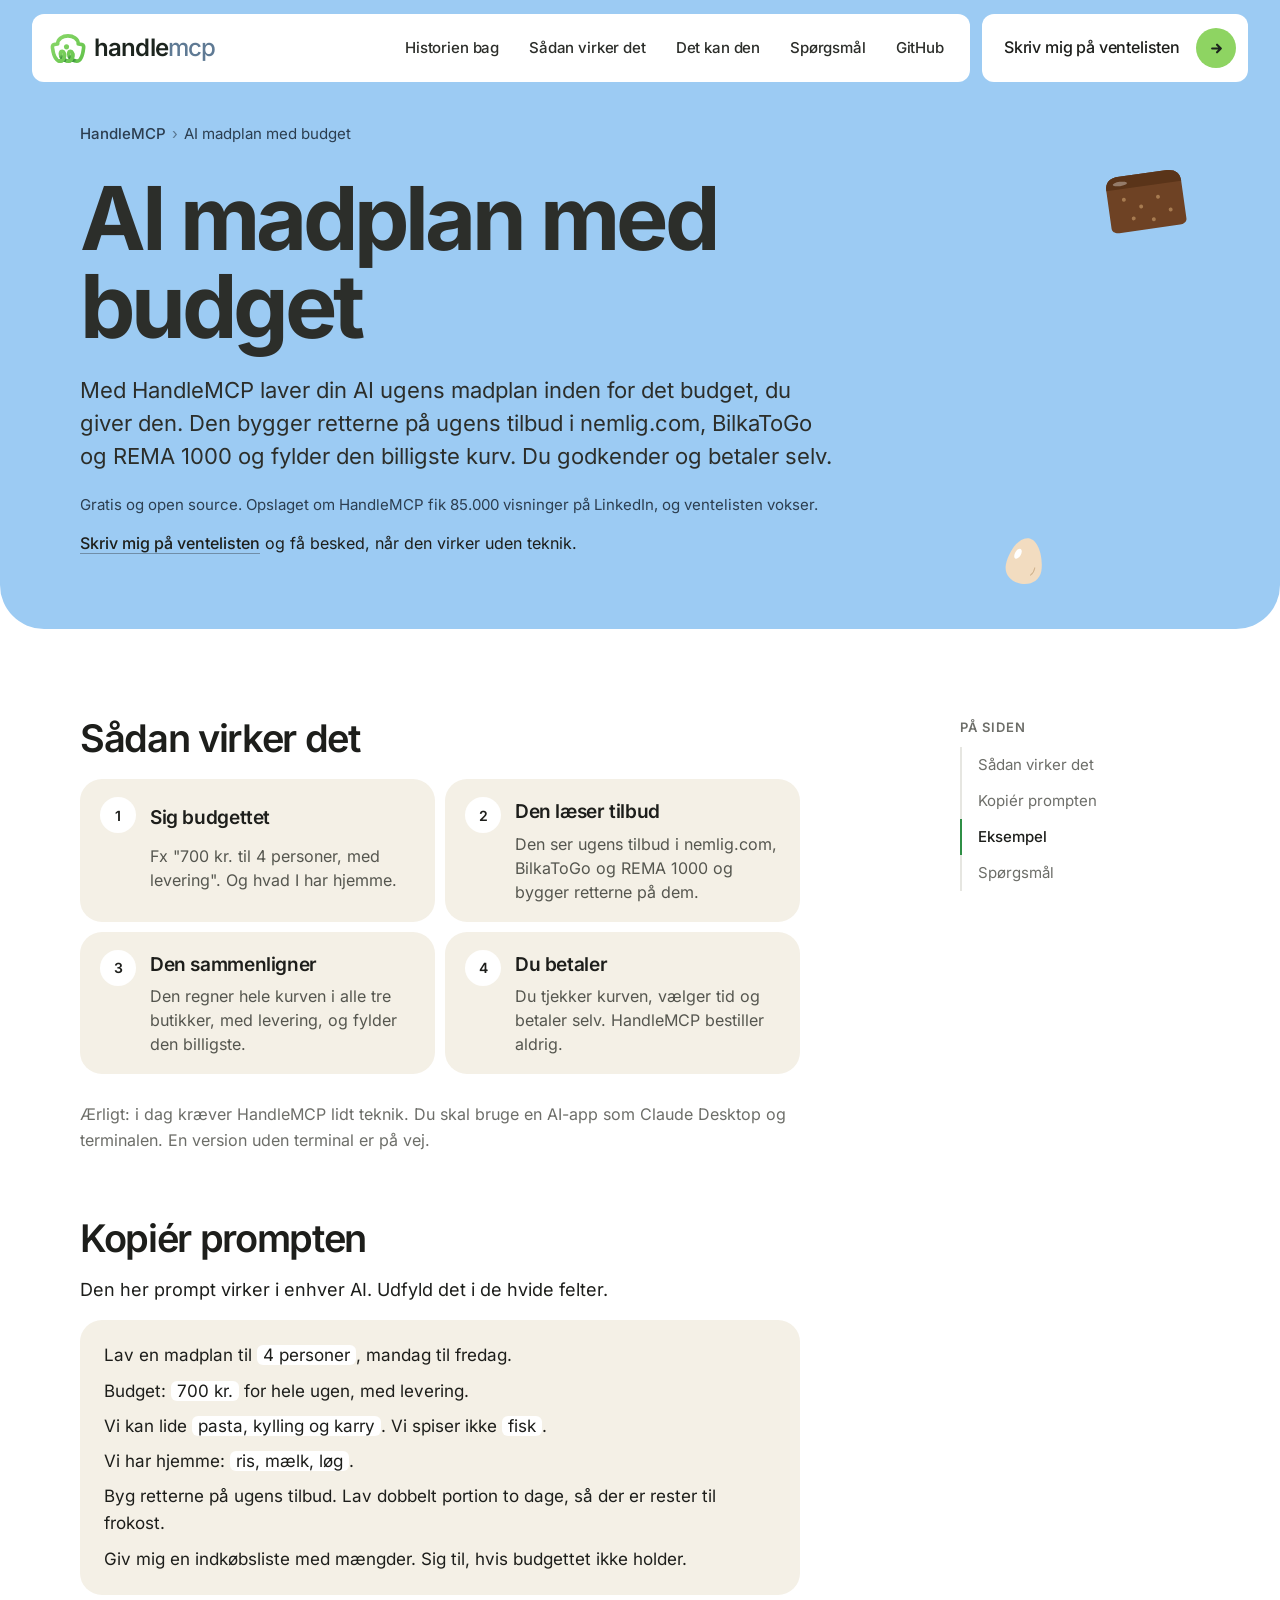
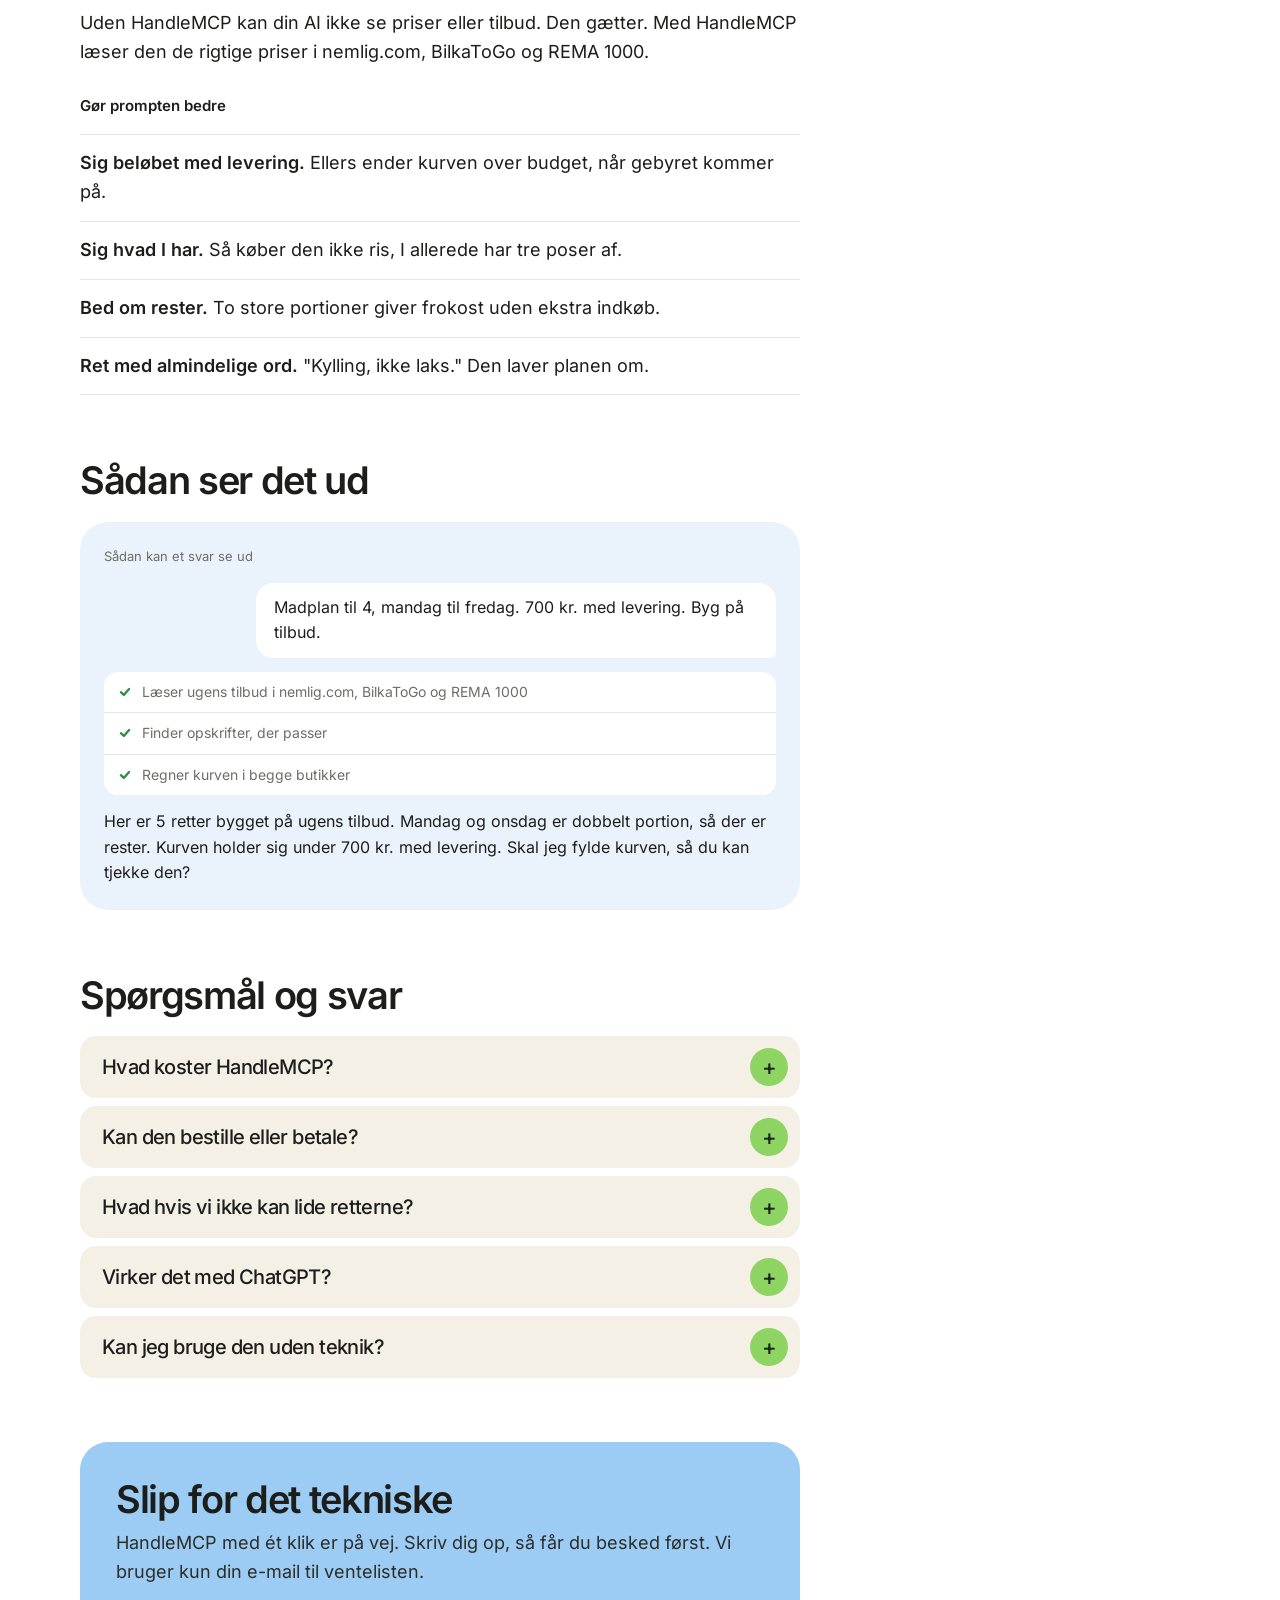
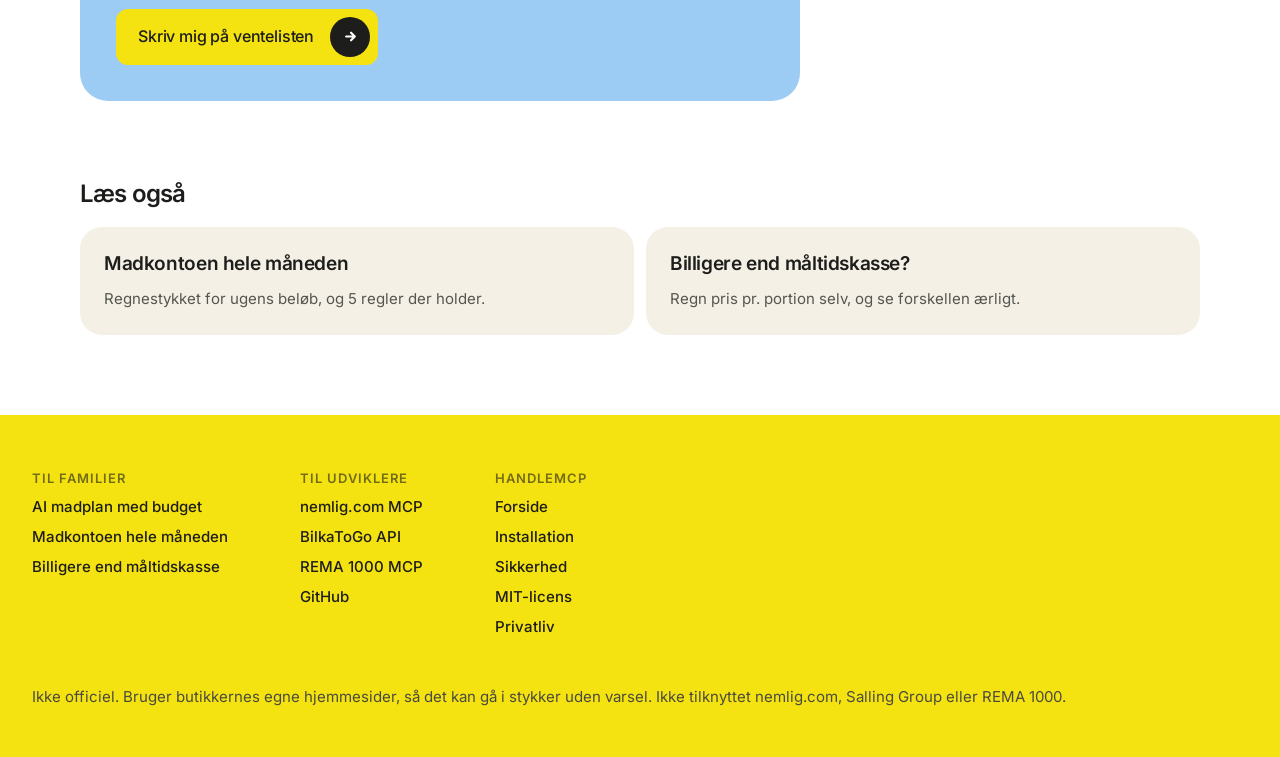
==== commit 99ef6319: "✨ Installation guide for beginners A new page, /installation/: set up HandleMCP step by step in Clau" ====
--- a/ai-madplan-budget/index.html
+++ b/ai-madplan-budget/index.html
@@ -208,7 +208,7 @@
 </main>
 
 <footer>
-  <div class="wrap"><div class="cols"><div><h2>Til familier</h2><ul><li><a href="/ai-madplan-budget/" aria-current="page">AI madplan med budget</a></li><li><a href="/madkonto-hele-maaneden/">Madkontoen hele måneden</a></li><li><a href="/billigere-end-maaltidskasse/">Billigere end måltidskasse</a></li></ul></div><div><h2>Til udviklere</h2><ul><li><a href="/nemlig-mcp/">nemlig.com MCP</a></li><li><a href="/bilkatogo-api/">BilkaToGo API</a></li><li><a href="/rema-1000-mcp/">REMA 1000 MCP</a></li><li><a href="https://github.com/NJohansen/handle-mcp">GitHub</a></li></ul></div><div><h2>HandleMCP</h2><ul><li><a href="/">Forside</a></li><li><a href="https://github.com/NJohansen/handle-mcp/blob/main/docs/security.md">Sikkerhed</a></li><li><a href="https://github.com/NJohansen/handle-mcp/blob/main/LICENSE">MIT-licens</a></li><li><a href="/privatliv/">Privatliv</a></li></ul></div></div>
+  <div class="wrap"><div class="cols"><div><h2>Til familier</h2><ul><li><a href="/ai-madplan-budget/" aria-current="page">AI madplan med budget</a></li><li><a href="/madkonto-hele-maaneden/">Madkontoen hele måneden</a></li><li><a href="/billigere-end-maaltidskasse/">Billigere end måltidskasse</a></li></ul></div><div><h2>Til udviklere</h2><ul><li><a href="/nemlig-mcp/">nemlig.com MCP</a></li><li><a href="/bilkatogo-api/">BilkaToGo API</a></li><li><a href="/rema-1000-mcp/">REMA 1000 MCP</a></li><li><a href="https://github.com/NJohansen/handle-mcp">GitHub</a></li></ul></div><div><h2>HandleMCP</h2><ul><li><a href="/">Forside</a></li><li><a href="/installation/">Installation</a></li><li><a href="https://github.com/NJohansen/handle-mcp/blob/main/docs/security.md">Sikkerhed</a></li><li><a href="https://github.com/NJohansen/handle-mcp/blob/main/LICENSE">MIT-licens</a></li><li><a href="/privatliv/">Privatliv</a></li></ul></div></div>
   <p class="note">Ikke officiel. Bruger butikkernes egne hjemmesider, så det kan gå i stykker uden varsel. Ikke tilknyttet nemlig.com, Salling Group eller REMA 1000.</p></div>
 </footer>
 <script>
--- a/sider.css
+++ b/sider.css
@@ -97,6 +97,7 @@
 .cmp tbody th{font-weight:500}
 /* prompt to copy */
 .copy{position:relative;background:var(--paper);border-radius:22px;padding:22px 24px;margin:16px 0 14px;font-size:17px;line-height:1.6}
+.copy,.cmp code{overflow-wrap:anywhere}
 .copy p{margin:0 0 8px}.copy p:last-child{margin:0}
 .copy em{font-style:normal;background:#fff;border-radius:6px;padding:0 6px}
 /* faq: like the front page */
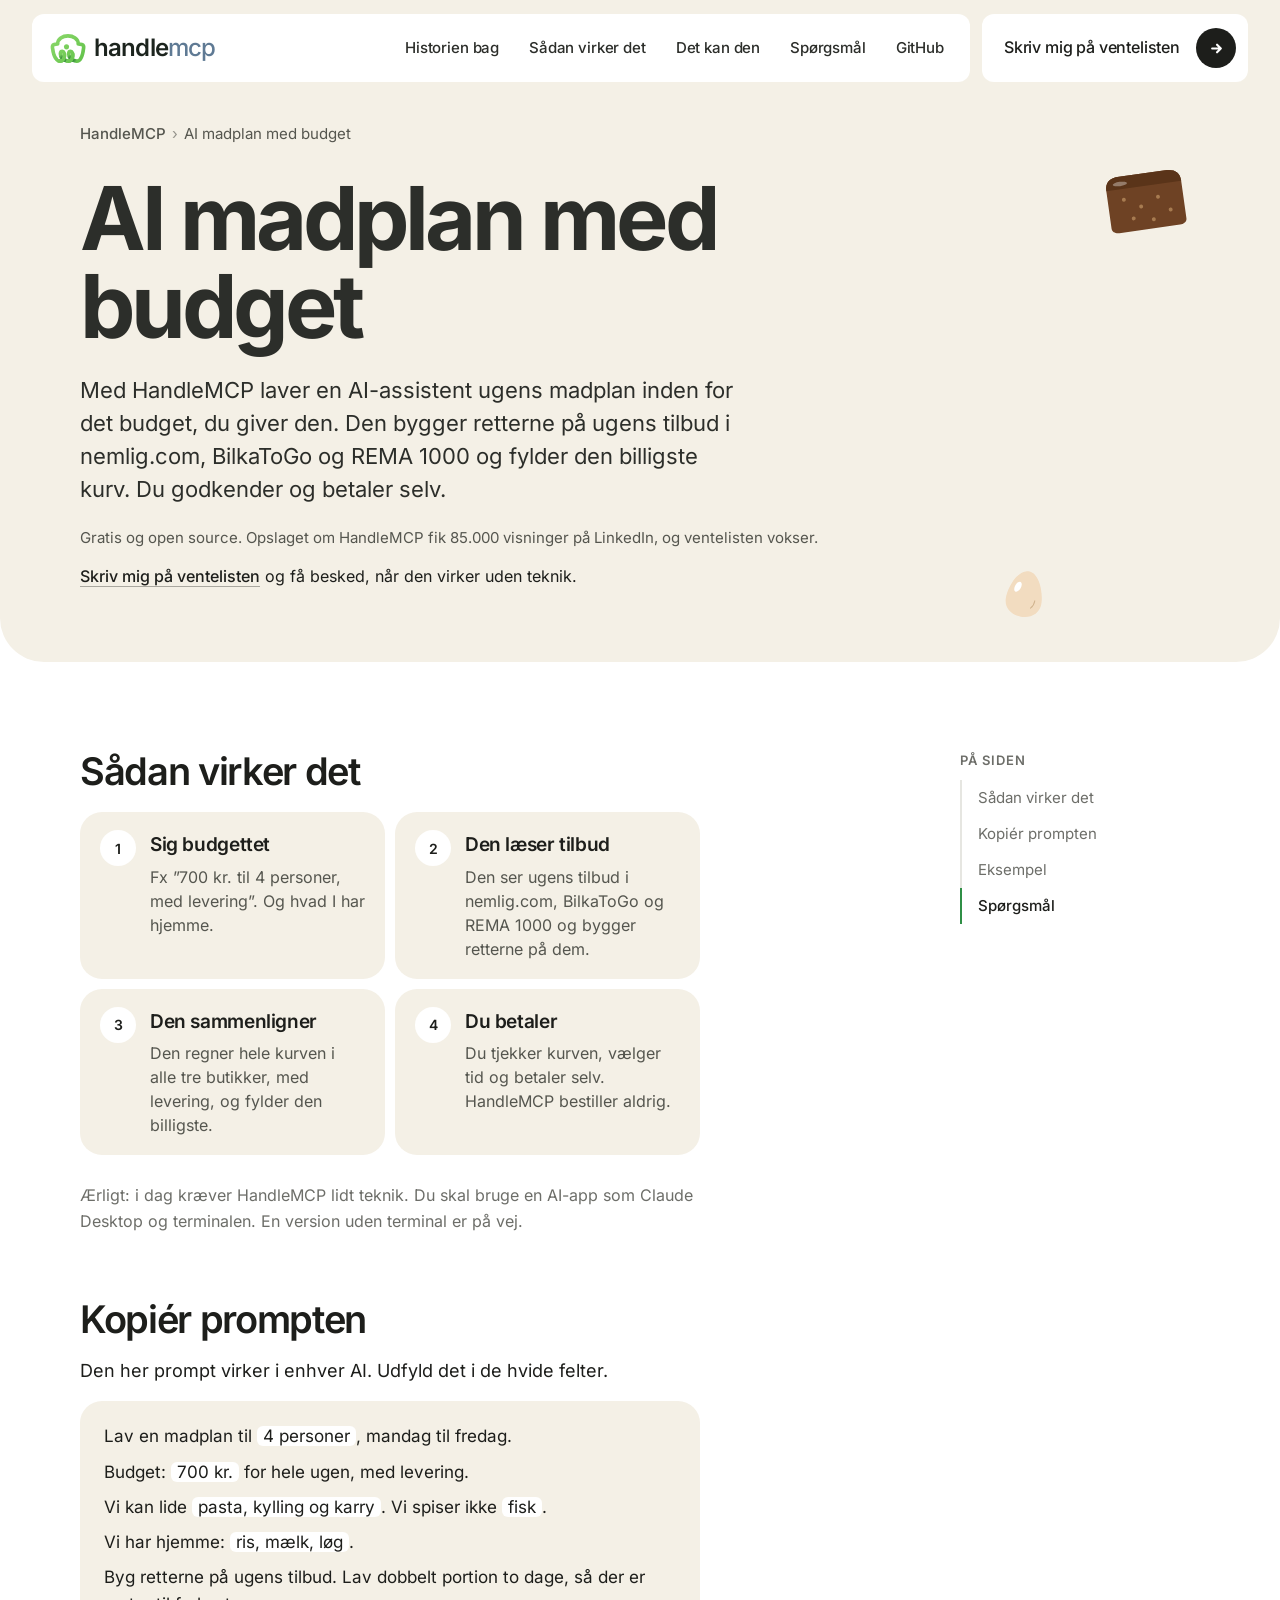
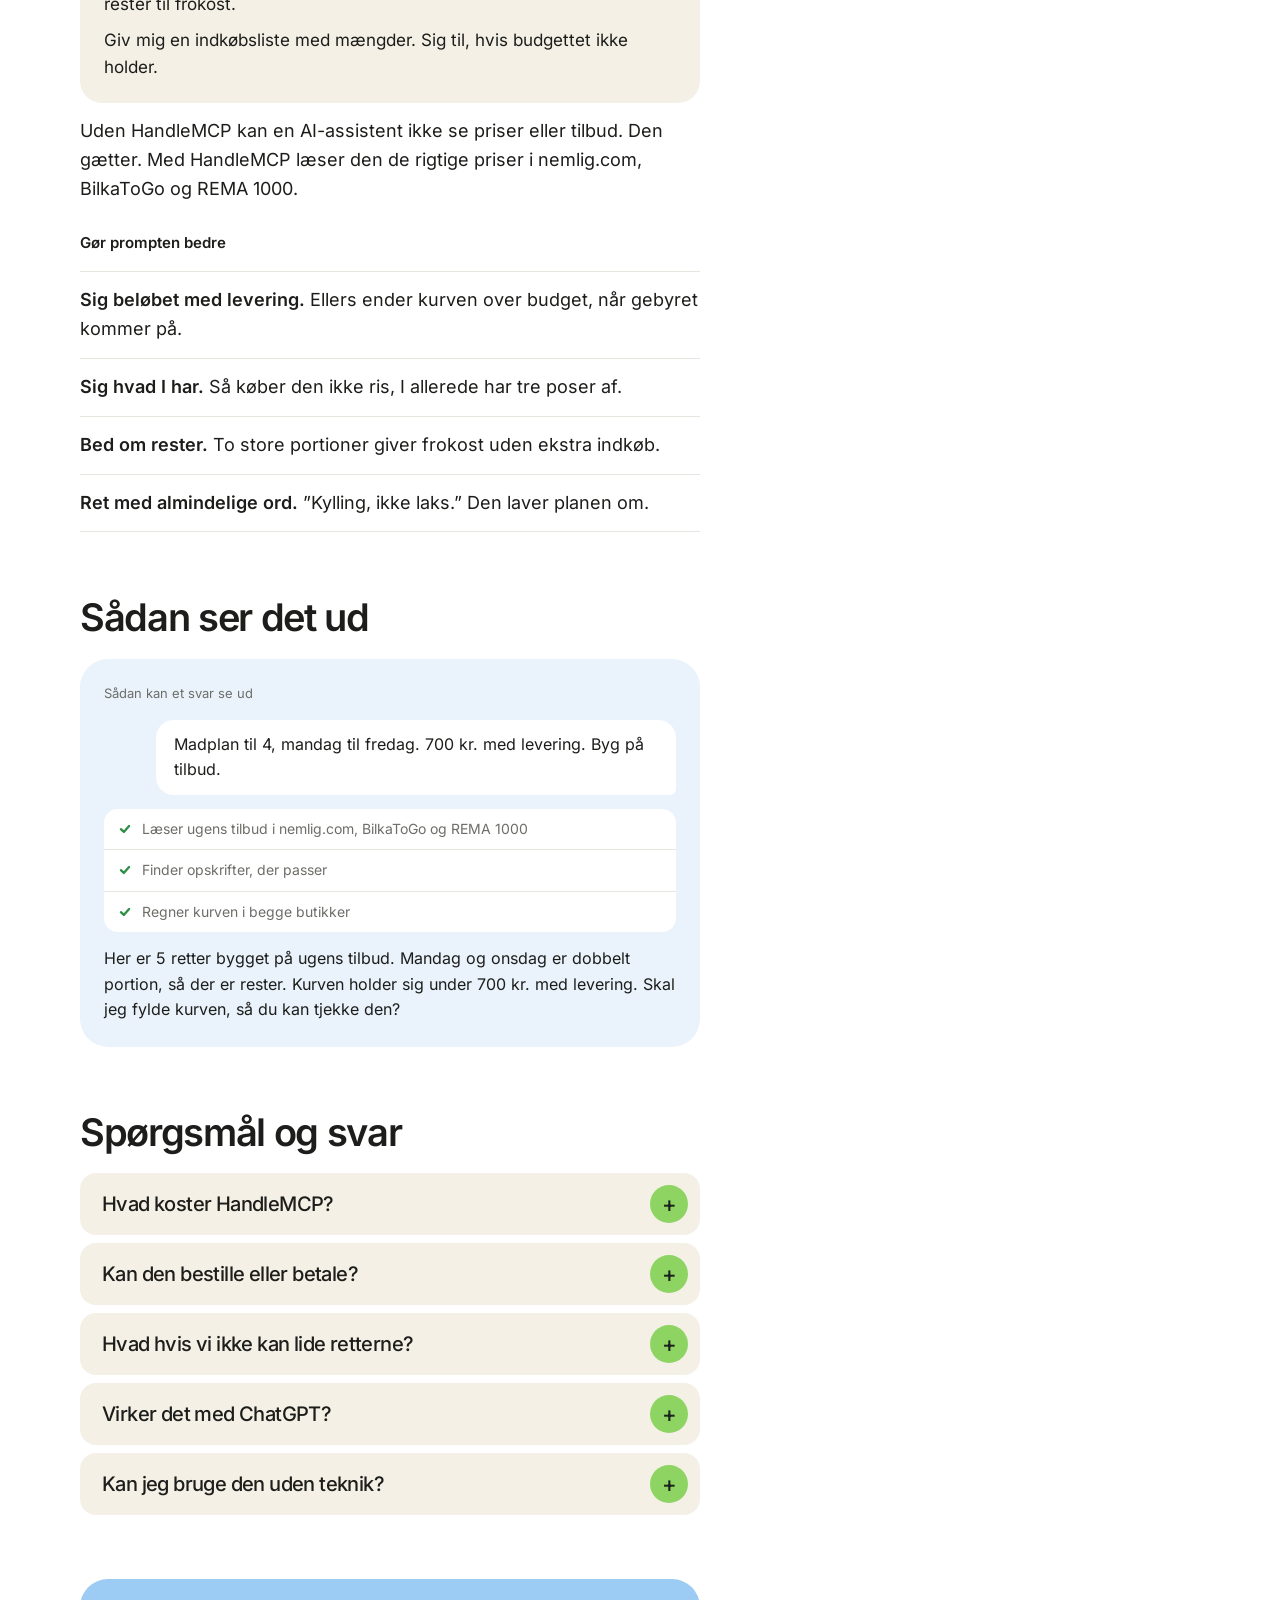
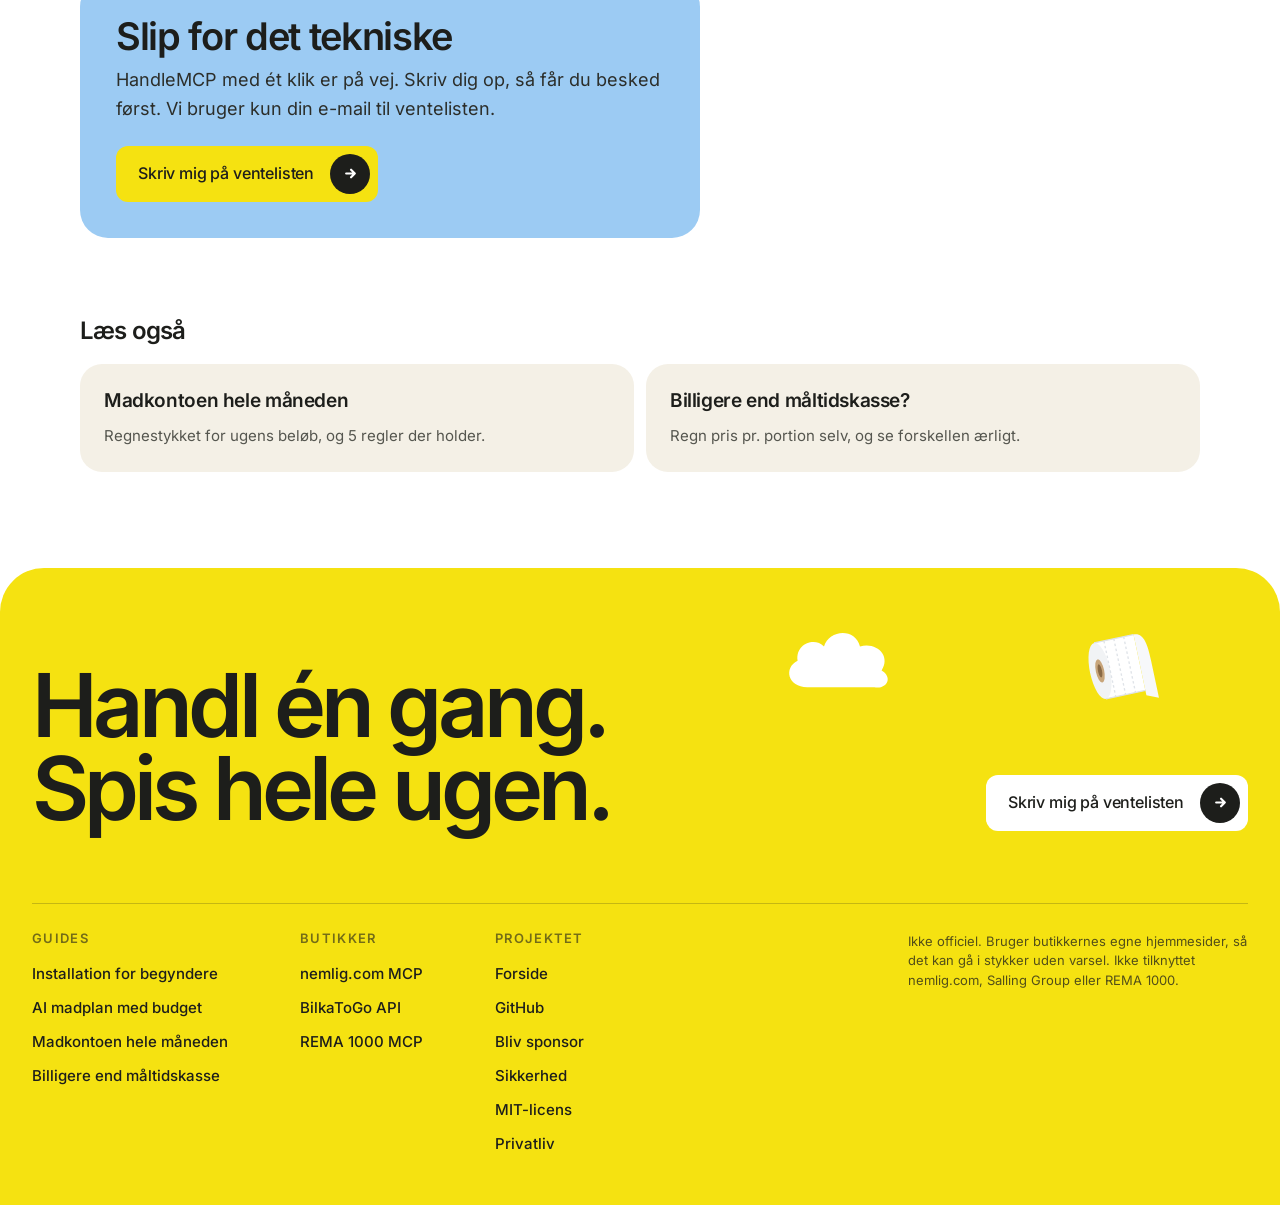
==== commit a4ea240e: "✨ Cream top, shorter lines and the front page footer on the sub-pages" ====
--- a/ai-madplan-budget/index.html
+++ b/ai-madplan-budget/index.html
@@ -80,7 +80,7 @@
      "name": "Hvad hvis vi ikke kan lide retterne?",
      "acceptedAnswer": {
       "@type": "Answer",
-      "text": "Så siger du det. \"Ingen fisk.\" \"Mere pasta.\" Den laver planen om, før noget kommer i kurven."
+      "text": "Så siger du det. ”Ingen fisk.” ”Mere pasta.” Den laver planen om, før noget kommer i kurven."
      }
     },
     {
@@ -143,7 +143,7 @@
 <div class="wrap"><div class="intro">
 <ol class="crumbs" aria-label="Brødkrumme"><li><a href="/">HandleMCP</a></li><li aria-current="page">AI madplan med budget</li></ol>
 <h1>AI madplan med budget</h1>
-<p class="lead">Med HandleMCP laver din AI ugens madplan inden for det budget, du giver den. Den bygger retterne på ugens tilbud i nemlig.com, BilkaToGo og REMA 1000 og fylder den billigste kurv. Du godkender og betaler selv.</p>
+<p class="lead">Med HandleMCP laver en AI-assistent ugens madplan inden for det budget, du giver den. Den bygger retterne på ugens tilbud i nemlig.com, BilkaToGo og REMA 1000 og fylder den billigste kurv. Du godkender og betaler selv.</p>
 <p class="proof">Gratis og open source. Opslaget om HandleMCP fik 85.000 visninger på LinkedIn, og ventelisten vokser.</p>
 <p class="toplink"><a href="https://tally.so/r/ArKdkW?ref=seo-ai-madplan-budget-top" data-tally="ArKdkW" data-sted="seo-ai-madplan-budget-top">Skriv mig på ventelisten</a> og få besked, når den virker uden teknik.</p>
 </div></div>
@@ -154,7 +154,7 @@
 <article>
 <h2 id="saadan">Sådan virker det</h2>
 <ol class="steps">
-<li><h3>Sig budgettet</h3><p>Fx "700 kr. til 4 personer, med levering". Og hvad I har hjemme.</p></li>
+<li><h3>Sig budgettet</h3><p>Fx ”700 kr. til 4 personer, med levering”. Og hvad I har hjemme.</p></li>
 <li><h3>Den læser tilbud</h3><p>Den ser ugens tilbud i nemlig.com, BilkaToGo og REMA 1000 og bygger retterne på dem.</p></li>
 <li><h3>Den sammenligner</h3><p>Den regner hele kurven i alle tre butikker, med levering, og fylder den billigste.</p></li>
 <li><h3>Du betaler</h3><p>Du tjekker kurven, vælger tid og betaler selv. HandleMCP bestiller aldrig.</p></li>
@@ -171,13 +171,13 @@
 <p>Byg retterne på ugens tilbud. Lav dobbelt portion to dage, så der er rester til frokost.</p>
 <p>Giv mig en indkøbsliste med mængder. Sig til, hvis budgettet ikke holder.</p>
 </div>
-<p>Uden HandleMCP kan din AI ikke se priser eller tilbud. Den gætter. Med HandleMCP læser den de rigtige priser i nemlig.com, BilkaToGo og REMA 1000.</p>
+<p>Uden HandleMCP kan en AI-assistent ikke se priser eller tilbud. Den gætter. Med HandleMCP læser den de rigtige priser i nemlig.com, BilkaToGo og REMA 1000.</p>
 <p class="label">Gør prompten bedre</p>
 <ul class="rows">
 <li><b>Sig beløbet med levering.</b> Ellers ender kurven over budget, når gebyret kommer på.</li>
 <li><b>Sig hvad I har.</b> Så køber den ikke ris, I allerede har tre poser af.</li>
 <li><b>Bed om rester.</b> To store portioner giver frokost uden ekstra indkøb.</li>
-<li><b>Ret med almindelige ord.</b> "Kylling, ikke laks." Den laver planen om.</li>
+<li><b>Ret med almindelige ord.</b> ”Kylling, ikke laks.” Den laver planen om.</li>
 </ul>
 
 <h2 id="eksempel">Sådan ser det ud</h2>
@@ -190,7 +190,7 @@
 <div class="faq">
   <details><summary>Hvad koster HandleMCP?</summary><p>Intet. Den er gratis og open source. Varer og levering betaler du til butikken, som du plejer.</p></details>
   <details><summary>Kan den bestille eller betale?</summary><p>Nej. Den fylder kun kurven, når du siger ja. Du tjekker kurven og betaler selv.</p></details>
-  <details><summary>Hvad hvis vi ikke kan lide retterne?</summary><p>Så siger du det. "Ingen fisk." "Mere pasta." Den laver planen om, før noget kommer i kurven.</p></details>
+  <details><summary>Hvad hvis vi ikke kan lide retterne?</summary><p>Så siger du det. ”Ingen fisk.” ”Mere pasta.” Den laver planen om, før noget kommer i kurven.</p></details>
   <details><summary>Virker det med ChatGPT?</summary><p>Prompten ovenfor virker i alle AI'er. HandleMCP kræver i dag en AI-app, der kan bruge MCP på din computer, fx Claude Desktop.</p></details>
   <details><summary>Kan jeg bruge den uden teknik?</summary><p>Ikke endnu. I dag kræver det terminalen. Skriv dig på ventelisten, så får du besked, når den virker med ét klik.</p></details>
 </div>
@@ -207,9 +207,16 @@
 <div class="more"><h2>Læs også</h2><div class="cards"><a href="/madkonto-hele-maaneden/"><b>Madkontoen hele måneden</b><span>Regnestykket for ugens beløb, og 5 regler der holder.</span></a><a href="/billigere-end-maaltidskasse/"><b>Billigere end måltidskasse?</b><span>Regn pris pr. portion selv, og se forskellen ærligt.</span></a></div></div>
 </main>
 
-<footer>
-  <div class="wrap"><div class="cols"><div><h2>Til familier</h2><ul><li><a href="/ai-madplan-budget/" aria-current="page">AI madplan med budget</a></li><li><a href="/madkonto-hele-maaneden/">Madkontoen hele måneden</a></li><li><a href="/billigere-end-maaltidskasse/">Billigere end måltidskasse</a></li></ul></div><div><h2>Til udviklere</h2><ul><li><a href="/nemlig-mcp/">nemlig.com MCP</a></li><li><a href="/bilkatogo-api/">BilkaToGo API</a></li><li><a href="/rema-1000-mcp/">REMA 1000 MCP</a></li><li><a href="https://github.com/NJohansen/handle-mcp">GitHub</a></li></ul></div><div><h2>HandleMCP</h2><ul><li><a href="/">Forside</a></li><li><a href="/installation/">Installation</a></li><li><a href="https://github.com/NJohansen/handle-mcp/blob/main/docs/security.md">Sikkerhed</a></li><li><a href="https://github.com/NJohansen/handle-mcp/blob/main/LICENSE">MIT-licens</a></li><li><a href="/privatliv/">Privatliv</a></li></ul></div></div>
-  <p class="note">Ikke officiel. Bruger butikkernes egne hjemmesider, så det kan gå i stykker uden varsel. Ikke tilknyttet nemlig.com, Salling Group eller REMA 1000.</p></div>
+<footer><div class="doodles" aria-hidden="true"><img class="doodle" src="/doodles/kitchenroll.svg" alt="Tegning af en køkkenrulle" width="84" style="top:56px;right:9%;--r:-12deg"><img class="doodle d2" src="/doodles/cloud.svg" alt="Tegning af en sky" width="120" style="top:40px;right:30%;--r:0deg"></div>
+  <div class="wrap">
+    <div class="ftop"><p class="big">Handl én gang.<br>Spis hele ugen.</p><a class="btn" href="https://tally.so/r/ArKdkW" data-tally="ArKdkW" data-sted="footer">Skriv mig på ventelisten <i><svg viewBox="0 0 12 12" aria-hidden="true"><path d="M2 6h8M6.5 2.5L10 6l-3.5 3.5"/></svg></i></a></div>
+    <div class="fcols">
+      <div><b>Guides</b><a href="/installation/">Installation for begyndere</a><a href="/ai-madplan-budget/" aria-current="page">AI madplan med budget</a><a href="/madkonto-hele-maaneden/">Madkontoen hele måneden</a><a href="/billigere-end-maaltidskasse/">Billigere end måltidskasse</a></div>
+      <div><b>Butikker</b><a href="/nemlig-mcp/">nemlig.com MCP</a><a href="/bilkatogo-api/">BilkaToGo API</a><a href="/rema-1000-mcp/">REMA 1000 MCP</a></div>
+      <div><b>Projektet</b><a href="/">Forside</a><a href="https://github.com/NJohansen/handle-mcp" data-umami-event="github" data-umami-event-sted="footer">GitHub</a><a href="https://github.com/sponsors/NJohansen" data-umami-event="sponsor" data-umami-event-sted="footer">Bliv sponsor</a><a href="https://github.com/NJohansen/handle-mcp/blob/main/docs/security.md">Sikkerhed</a><a href="https://github.com/NJohansen/handle-mcp/blob/main/LICENSE">MIT-licens</a><a href="/privatliv/">Privatliv</a></div>
+      <p class="disc">Ikke officiel. Bruger butikkernes egne hjemmesider, så det kan gå i stykker uden varsel. Ikke tilknyttet nemlig.com, Salling Group eller REMA 1000.</p>
+    </div>
+  </div>
 </footer>
 <script>
 // Live GitHub star count. If the call fails, the link just says "GitHub".
--- a/sider.css
+++ b/sider.css
@@ -148,3 +148,27 @@
 /* wordmark: bold, tight, muted mcp */
 .brand{font-weight:600!important;letter-spacing:-.035em!important;gap:8px!important}.brand .mcp{color:#5f7a94;font-weight:500}
 @media (min-width:901px){.brand{font-size:24px!important}.logo,.logo svg{width:36px!important;height:30px!important}}
+
+/* v2: cream top. The top of the page stands on the cream of the boxes, not on blue. The rest of the page is white, and the boxes keep their cream. Headings stay Inter. Text lines are shorter. One button system: black dot. The footer is the footer of the front page. */
+::selection{background:var(--sun);color:var(--ink)}
+a:focus-visible,button:focus-visible,summary:focus-visible{outline:2px solid var(--ink);outline-offset:3px}
+.top{background:var(--paper)}
+.crumbs,.proof{color:#55564f}
+.btn i{background:var(--ink);color:#fff}
+.btn i svg{transition:transform .2s cubic-bezier(.2,.7,.2,1)}
+.btn:hover i svg{transform:translateX(3px)}
+article{max-width:620px}
+.lead{max-width:660px}
+.steps li{align-content:start}
+footer{position:relative;margin-top:96px;padding:96px 0 44px;border-radius:44px 44px 0 0}
+footer>:not(.doodles){position:relative;z-index:1}
+.ftop{display:flex;justify-content:space-between;align-items:flex-end;gap:32px;flex-wrap:wrap;margin-bottom:72px}
+footer p.big{margin:0;font-weight:600;font-size:clamp(44px,7vw,88px);line-height:.95;letter-spacing:-.055em;color:var(--ink)}
+footer .btn{padding:8px 8px 8px 22px}
+.fcols{display:grid;grid-template-columns:auto auto auto 1fr;gap:16px 72px;padding-top:28px;border-top:1px solid rgba(29,30,27,.22)}
+.fcols b{display:block;margin-bottom:12px;font:600 13px/1 var(--sans);letter-spacing:.1em;text-transform:uppercase;opacity:.6}
+.fcols a{display:block;padding:5px 0}
+.fcols a:hover{text-underline-offset:3px}
+.fcols .disc{justify-self:end;max-width:340px;margin:0;font-size:13px;line-height:1.5;opacity:.75}
+@media (max-width:900px){.ftop{margin-bottom:44px}.fcols{grid-template-columns:1fr 1fr;gap:28px 24px}.fcols .disc{grid-column:1/-1;justify-self:start;max-width:none}.fcols a{padding:8px 0}}
+@media (max-width:640px){footer{margin-top:72px;padding-top:64px;border-radius:28px 28px 0 0}}
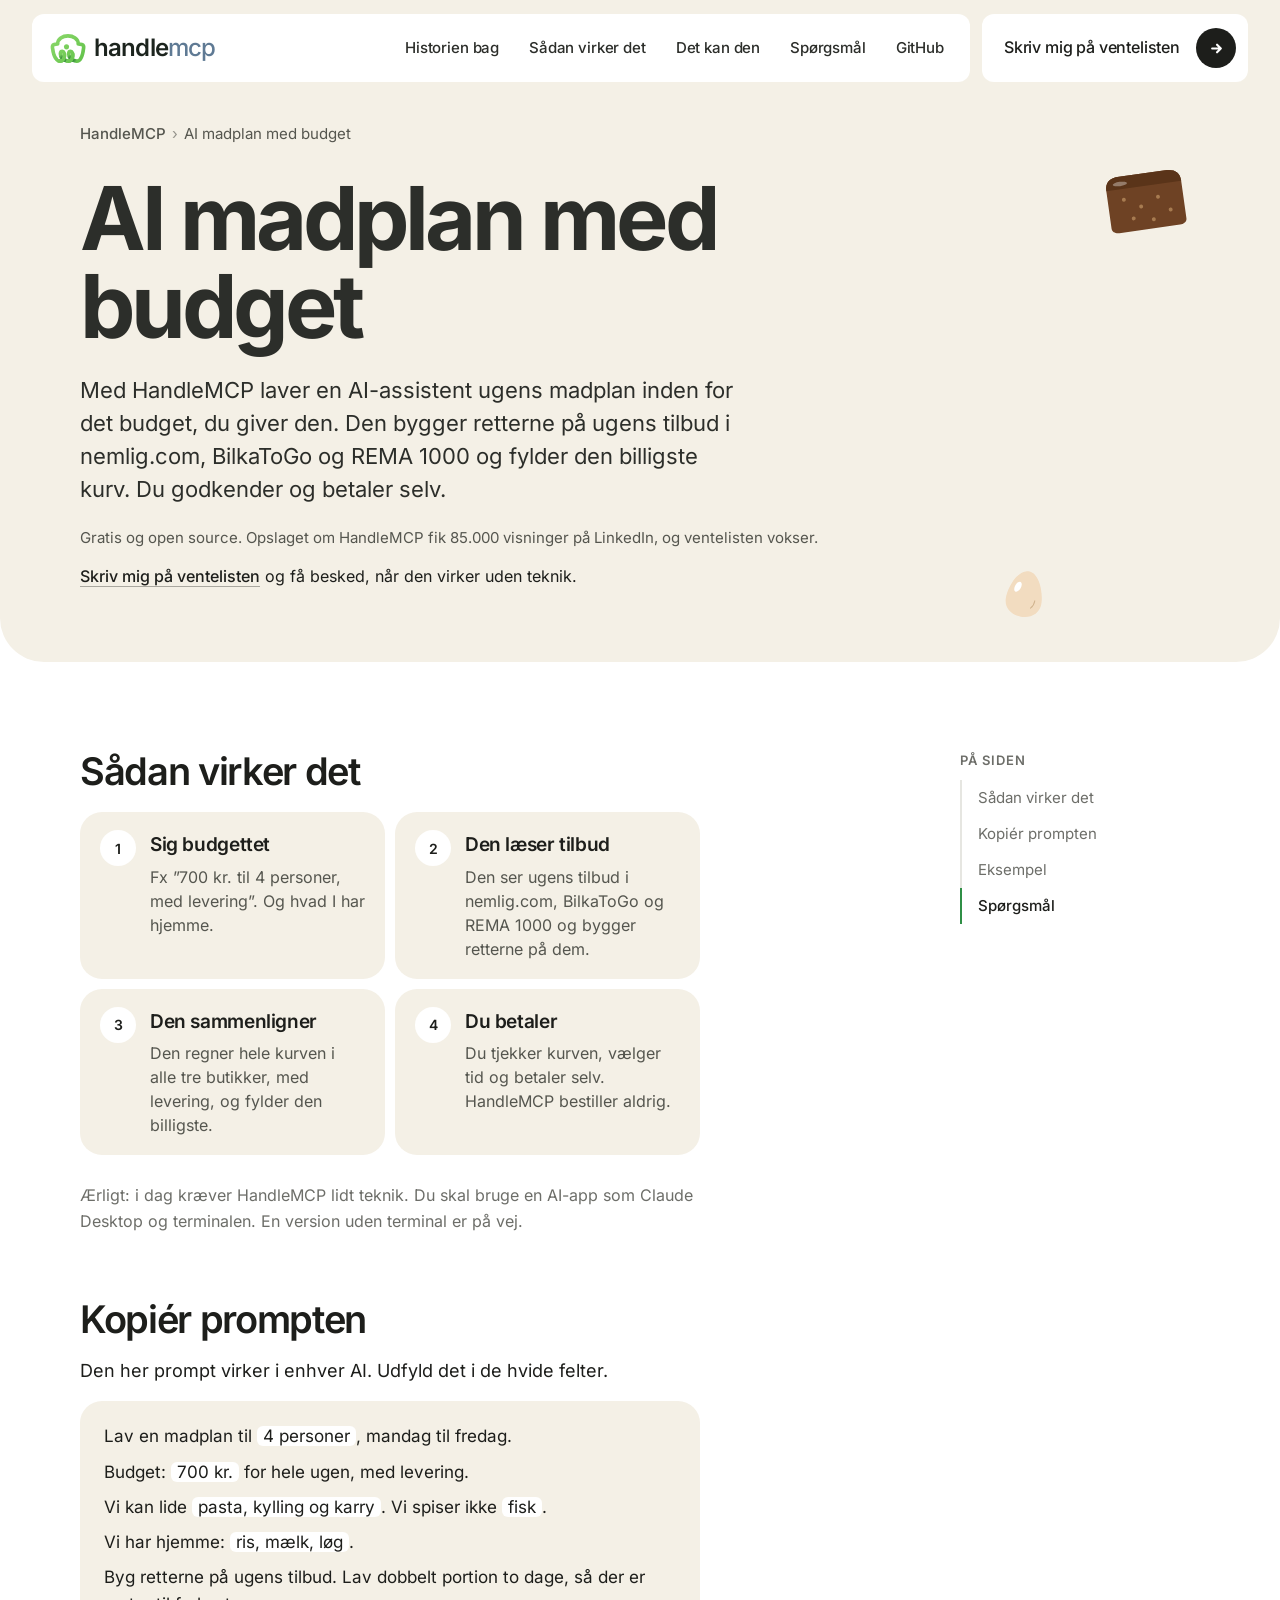
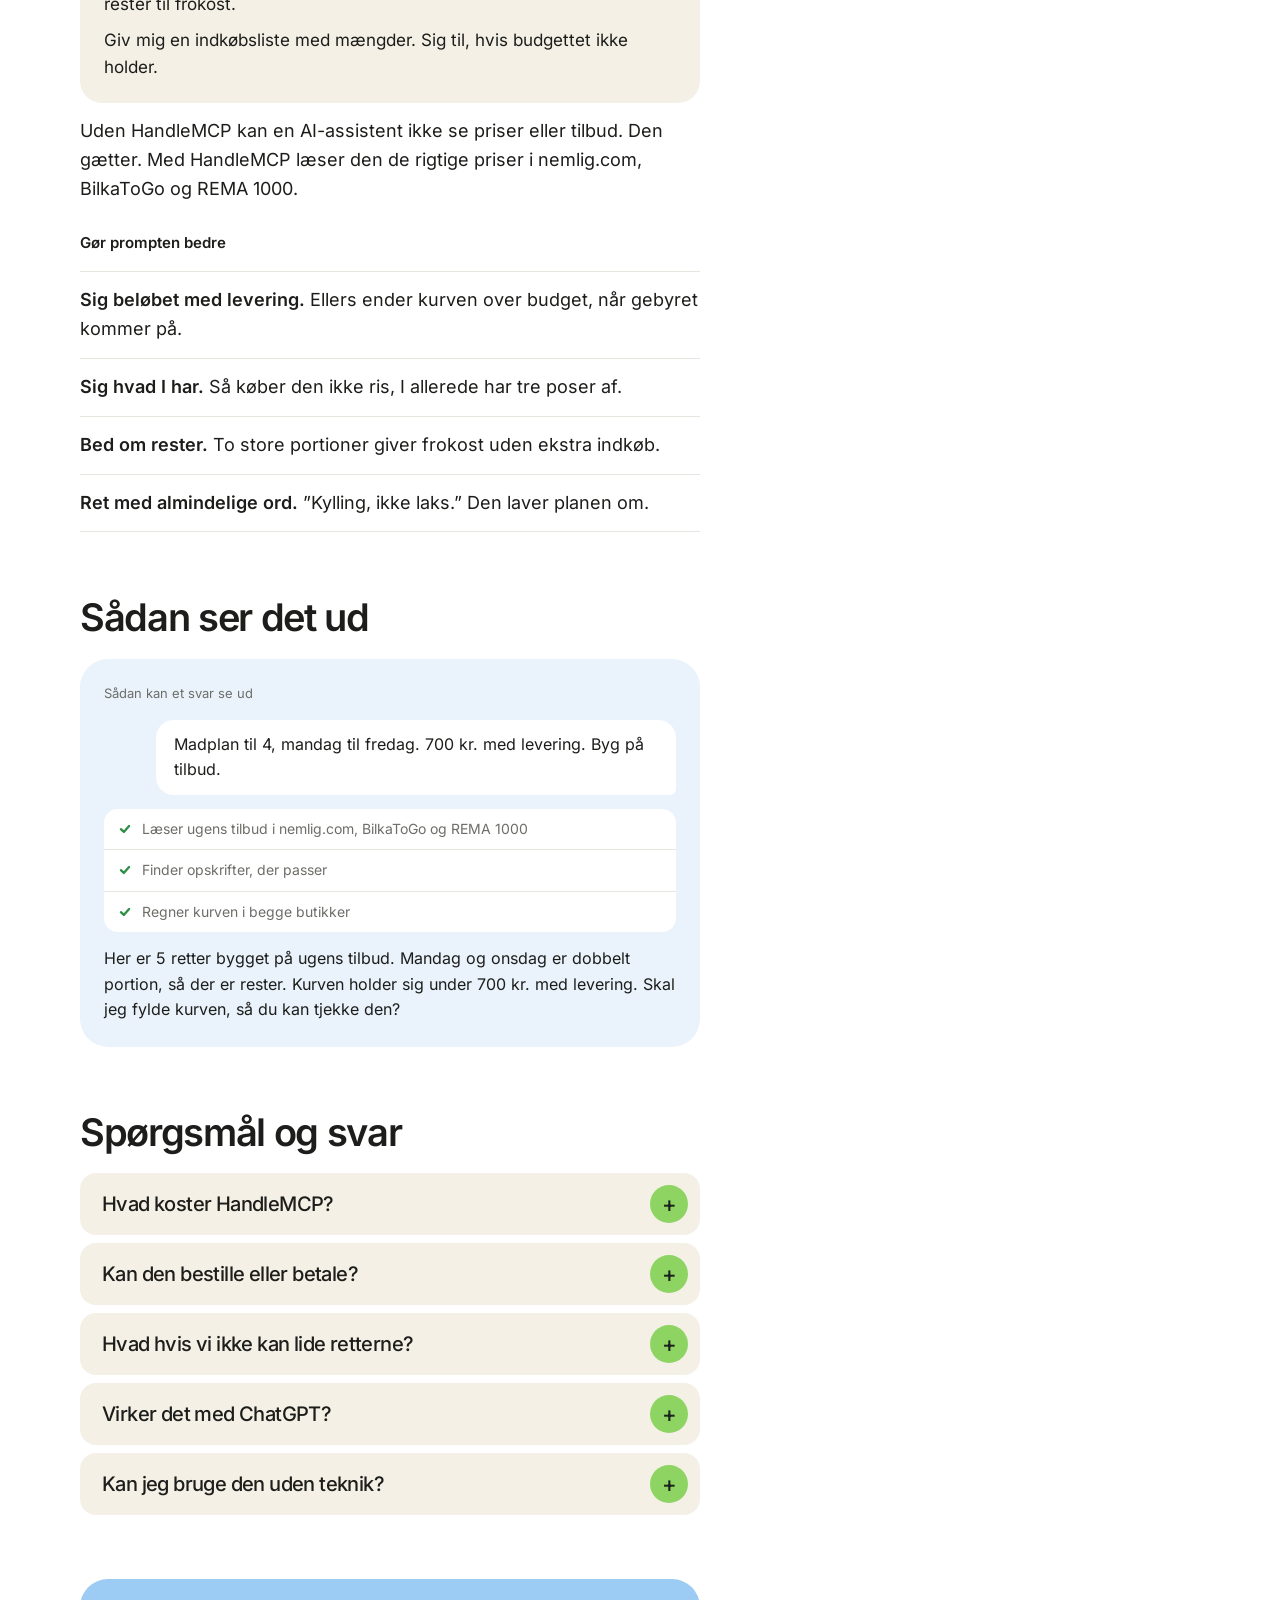
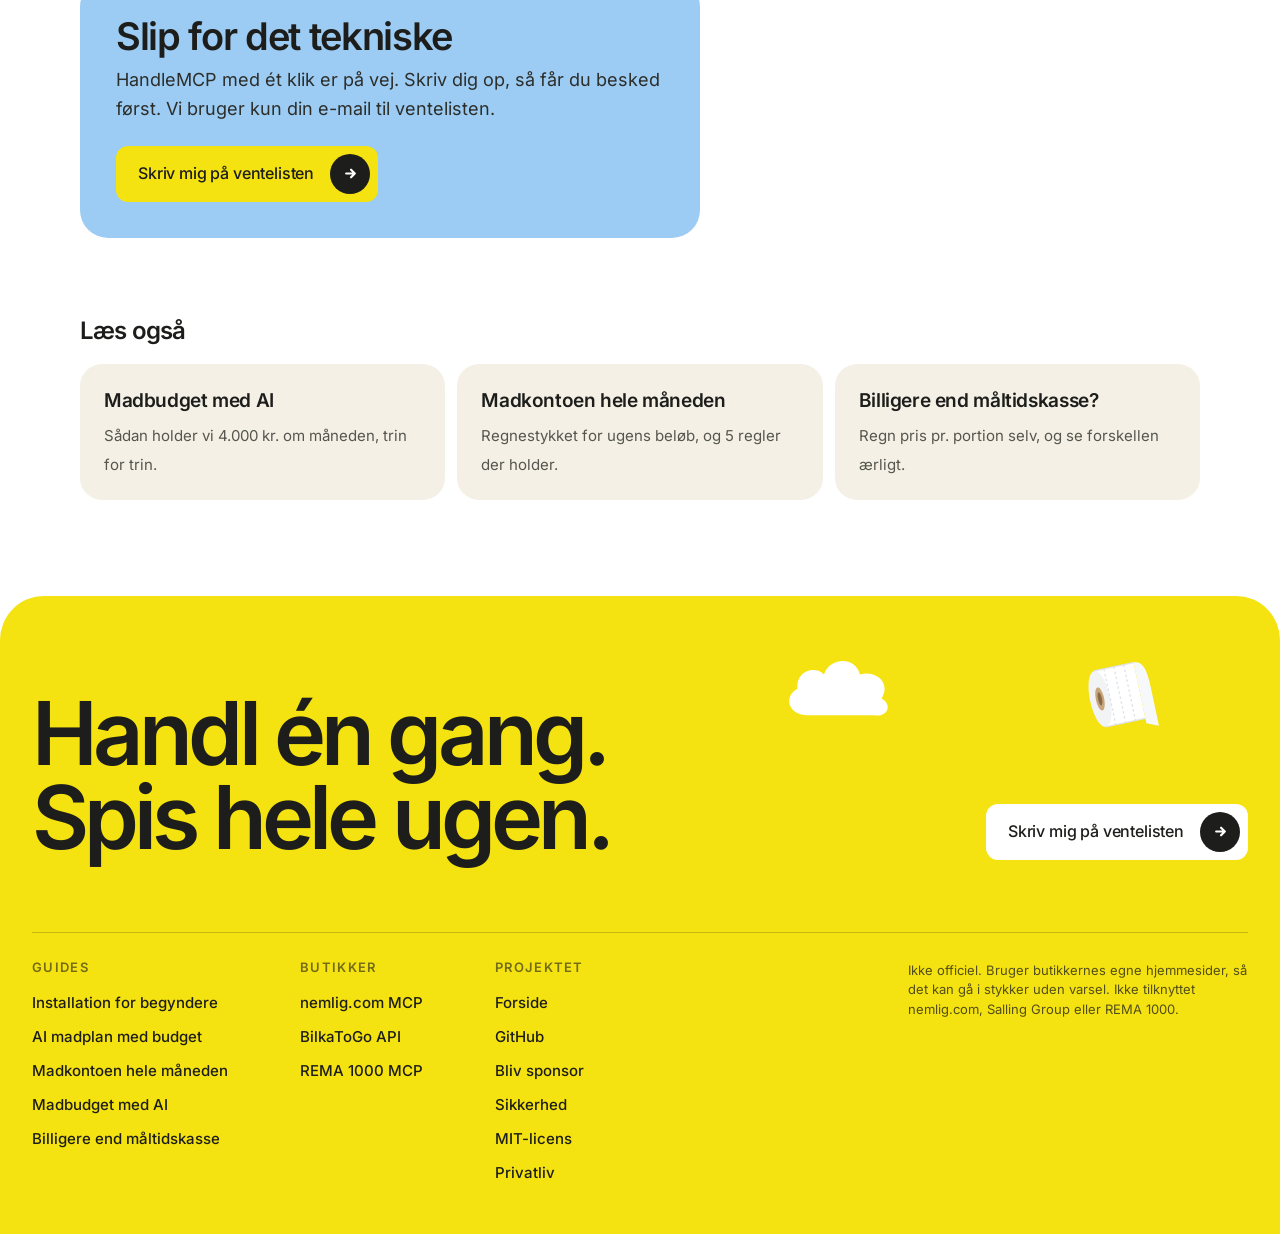
==== commit 61c69ef0: "✨ Add the page Madbudget med AI" ====
--- a/ai-madplan-budget/index.html
+++ b/ai-madplan-budget/index.html
@@ -4,7 +4,7 @@
 <meta charset="utf-8">
 <meta name="viewport" content="width=device-width, initial-scale=1">
 <title>AI madplan med budget: ugens mad på tilbud · HandleMCP</title>
-<meta name="description" content="Giv din AI et budget. HandleMCP bygger madplanen på ugens tilbud i nemlig.com, BilkaToGo og REMA 1000 og fylder den billigste kurv. Du godkender.">
+<meta name="description" content="Giv en AI-assistent et budget. HandleMCP bygger madplanen på ugens tilbud i nemlig.com, BilkaToGo og REMA 1000 og fylder den billigste kurv. Du godkender.">
 <link rel="canonical" href="https://handlemcp.dk/ai-madplan-budget/">
 <meta name="robots" content="index, follow, max-image-preview:large">
 <meta name="color-scheme" content="light">
@@ -13,7 +13,7 @@
 <meta property="og:type" content="article">
 <meta property="og:url" content="https://handlemcp.dk/ai-madplan-budget/">
 <meta property="og:title" content="AI madplan med budget: ugens mad på tilbud · HandleMCP">
-<meta property="og:description" content="Giv din AI et budget. HandleMCP bygger madplanen på ugens tilbud i nemlig.com, BilkaToGo og REMA 1000 og fylder den billigste kurv. Du godkender.">
+<meta property="og:description" content="Giv en AI-assistent et budget. HandleMCP bygger madplanen på ugens tilbud i nemlig.com, BilkaToGo og REMA 1000 og fylder den billigste kurv. Du godkender.">
 <meta property="og:image" content="https://handlemcp.dk/og.png">
 <meta name="twitter:card" content="summary_large_image">
 <link rel="icon" href="/favicon.ico" sizes="any">
@@ -33,7 +33,7 @@
     "handle-mcp",
     "Handle MCP"
    ],
-   "description": "Din AI laver ugens madplan inden for jeres budget, bygget på tilbud i nemlig.com, BilkaToGo og REMA 1000, og fylder den billigste kurv. Du betaler altid selv.",
+   "description": "En AI-assistent laver ugens madplan inden for jeres budget, bygget på tilbud i nemlig.com, BilkaToGo og REMA 1000, og fylder den billigste kurv. Du betaler altid selv.",
    "url": "https://handlemcp.dk/",
    "applicationCategory": "UtilitiesApplication",
    "operatingSystem": "macOS, Linux, Windows",
@@ -204,14 +204,14 @@
 <aside class="toc" aria-label="På siden"><b>På siden</b><ul><li><a href="#saadan">Sådan virker det</a></li><li><a href="#prompt">Kopiér prompten</a></li><li><a href="#eksempel">Eksempel</a></li><li><a href="#faq">Spørgsmål</a></li></ul></aside>
 </div>
 
-<div class="more"><h2>Læs også</h2><div class="cards"><a href="/madkonto-hele-maaneden/"><b>Madkontoen hele måneden</b><span>Regnestykket for ugens beløb, og 5 regler der holder.</span></a><a href="/billigere-end-maaltidskasse/"><b>Billigere end måltidskasse?</b><span>Regn pris pr. portion selv, og se forskellen ærligt.</span></a></div></div>
+<div class="more"><h2>Læs også</h2><div class="cards"><a href="/madbudget-med-ai/"><b>Madbudget med AI</b><span>Sådan holder vi 4.000 kr. om måneden, trin for trin.</span></a><a href="/madkonto-hele-maaneden/"><b>Madkontoen hele måneden</b><span>Regnestykket for ugens beløb, og 5 regler der holder.</span></a><a href="/billigere-end-maaltidskasse/"><b>Billigere end måltidskasse?</b><span>Regn pris pr. portion selv, og se forskellen ærligt.</span></a></div></div>
 </main>
 
 <footer><div class="doodles" aria-hidden="true"><img class="doodle" src="/doodles/kitchenroll.svg" alt="Tegning af en køkkenrulle" width="84" style="top:56px;right:9%;--r:-12deg"><img class="doodle d2" src="/doodles/cloud.svg" alt="Tegning af en sky" width="120" style="top:40px;right:30%;--r:0deg"></div>
   <div class="wrap">
     <div class="ftop"><p class="big">Handl én gang.<br>Spis hele ugen.</p><a class="btn" href="https://tally.so/r/ArKdkW" data-tally="ArKdkW" data-sted="footer">Skriv mig på ventelisten <i><svg viewBox="0 0 12 12" aria-hidden="true"><path d="M2 6h8M6.5 2.5L10 6l-3.5 3.5"/></svg></i></a></div>
     <div class="fcols">
-      <div><b>Guides</b><a href="/installation/">Installation for begyndere</a><a href="/ai-madplan-budget/" aria-current="page">AI madplan med budget</a><a href="/madkonto-hele-maaneden/">Madkontoen hele måneden</a><a href="/billigere-end-maaltidskasse/">Billigere end måltidskasse</a></div>
+      <div><b>Guides</b><a href="/installation/">Installation for begyndere</a><a href="/ai-madplan-budget/" aria-current="page">AI madplan med budget</a><a href="/madkonto-hele-maaneden/">Madkontoen hele måneden</a><a href="/madbudget-med-ai/">Madbudget med AI</a><a href="/billigere-end-maaltidskasse/">Billigere end måltidskasse</a></div>
       <div><b>Butikker</b><a href="/nemlig-mcp/">nemlig.com MCP</a><a href="/bilkatogo-api/">BilkaToGo API</a><a href="/rema-1000-mcp/">REMA 1000 MCP</a></div>
       <div><b>Projektet</b><a href="/">Forside</a><a href="https://github.com/NJohansen/handle-mcp" data-umami-event="github" data-umami-event-sted="footer">GitHub</a><a href="https://github.com/sponsors/NJohansen" data-umami-event="sponsor" data-umami-event-sted="footer">Bliv sponsor</a><a href="https://github.com/NJohansen/handle-mcp/blob/main/docs/security.md">Sikkerhed</a><a href="https://github.com/NJohansen/handle-mcp/blob/main/LICENSE">MIT-licens</a><a href="/privatliv/">Privatliv</a></div>
       <p class="disc">Ikke officiel. Bruger butikkernes egne hjemmesider, så det kan gå i stykker uden varsel. Ikke tilknyttet nemlig.com, Salling Group eller REMA 1000.</p>
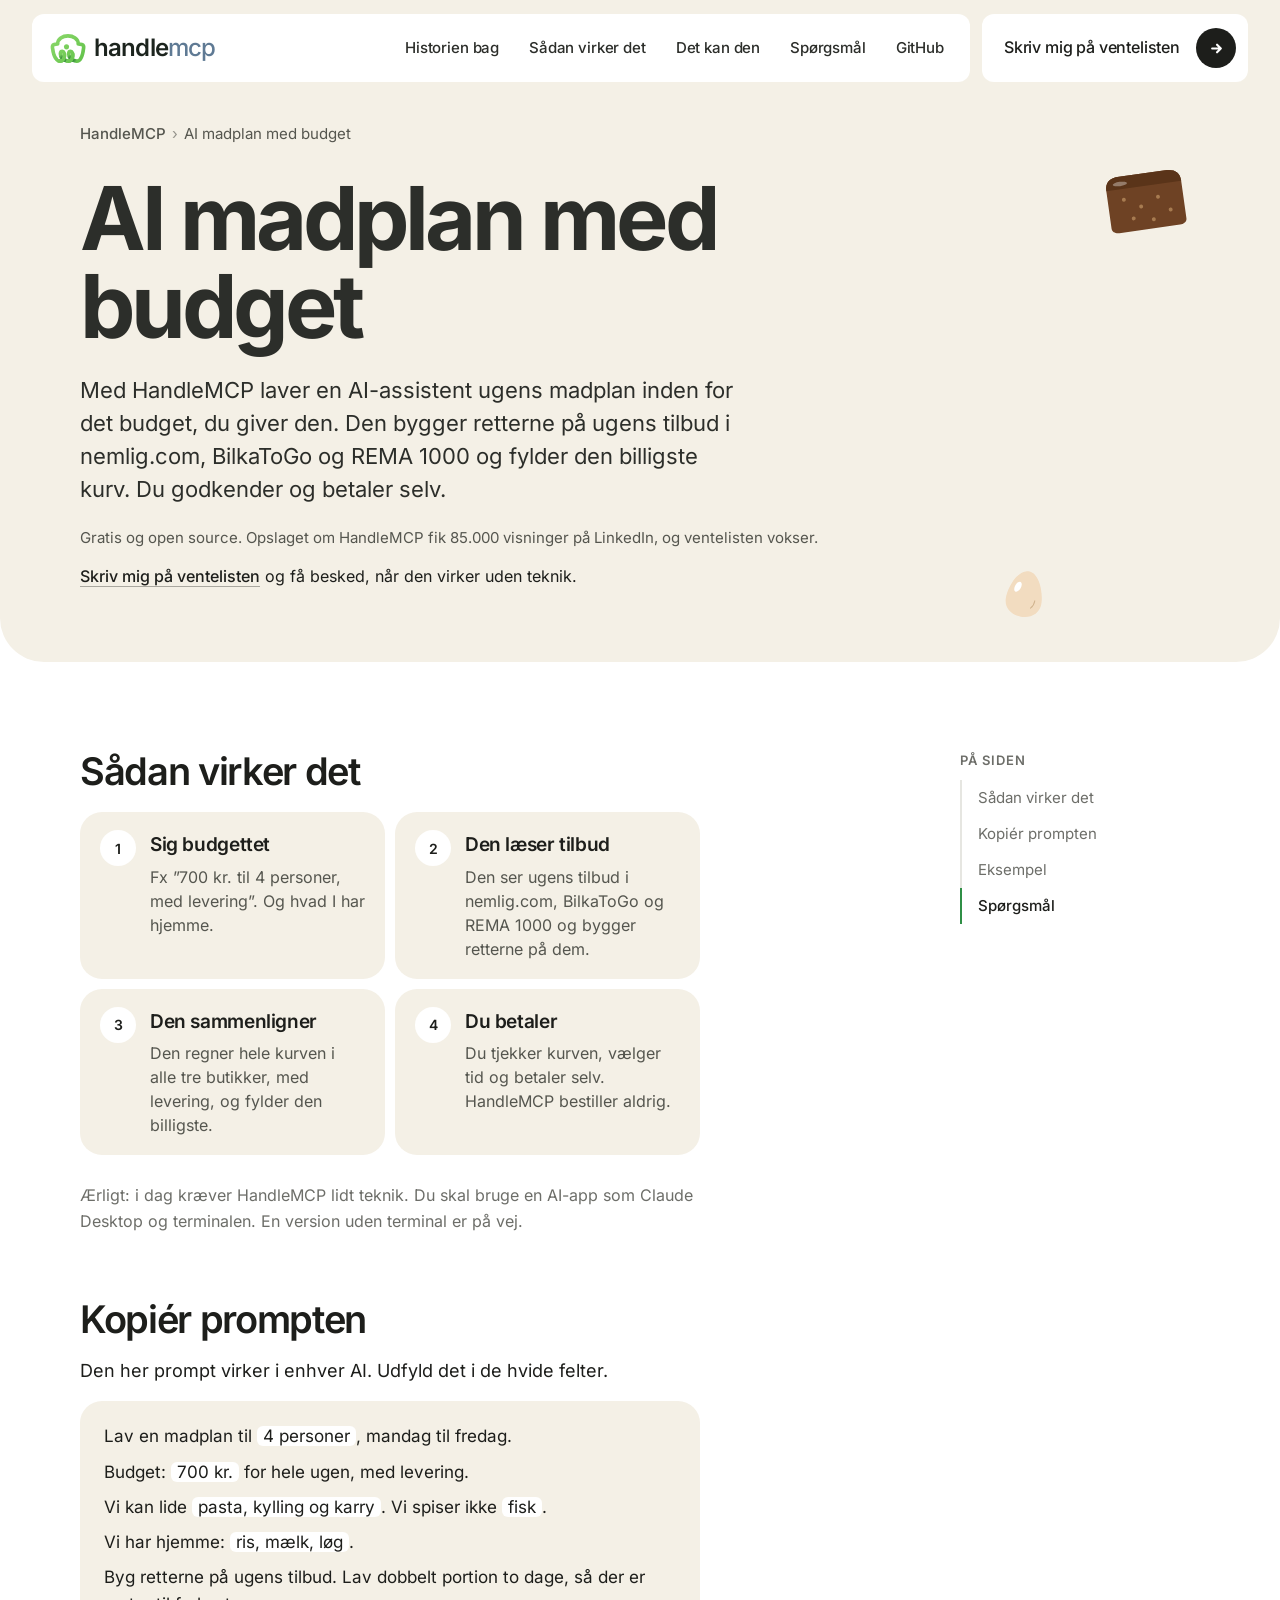
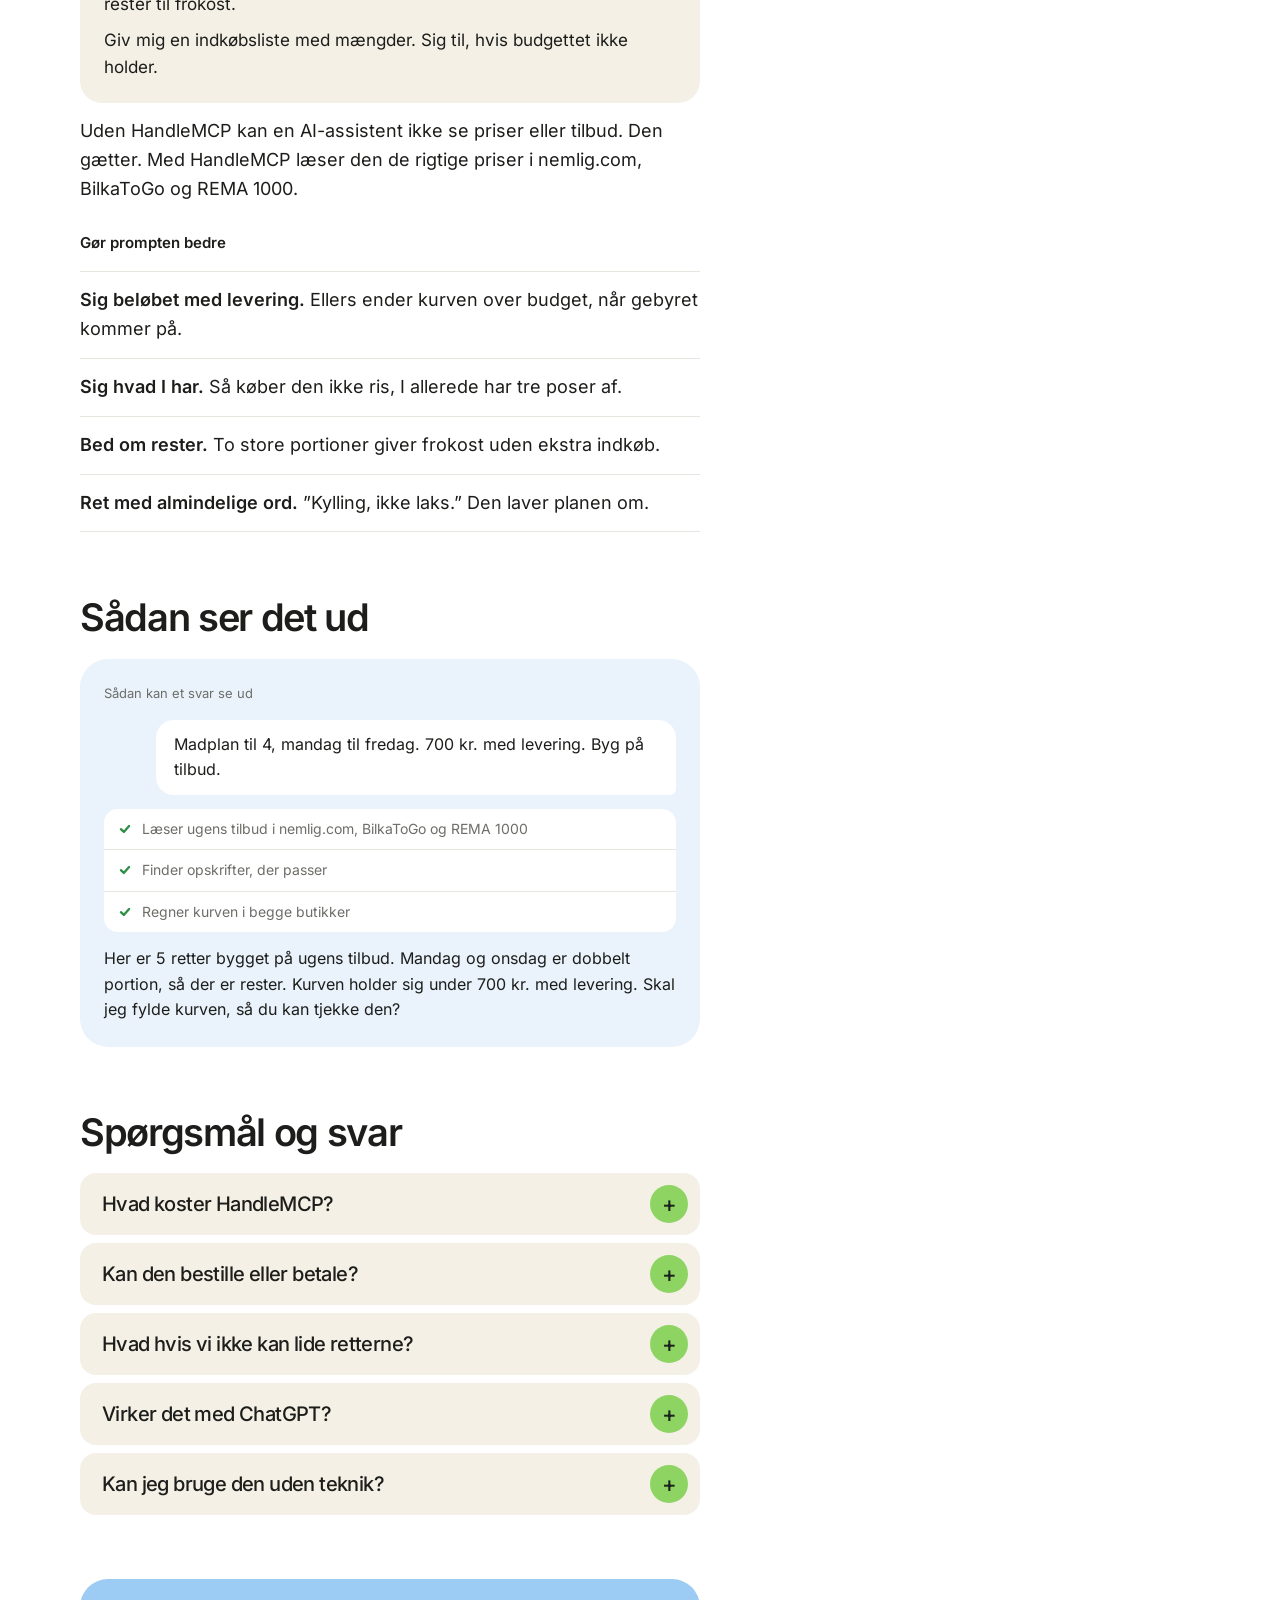
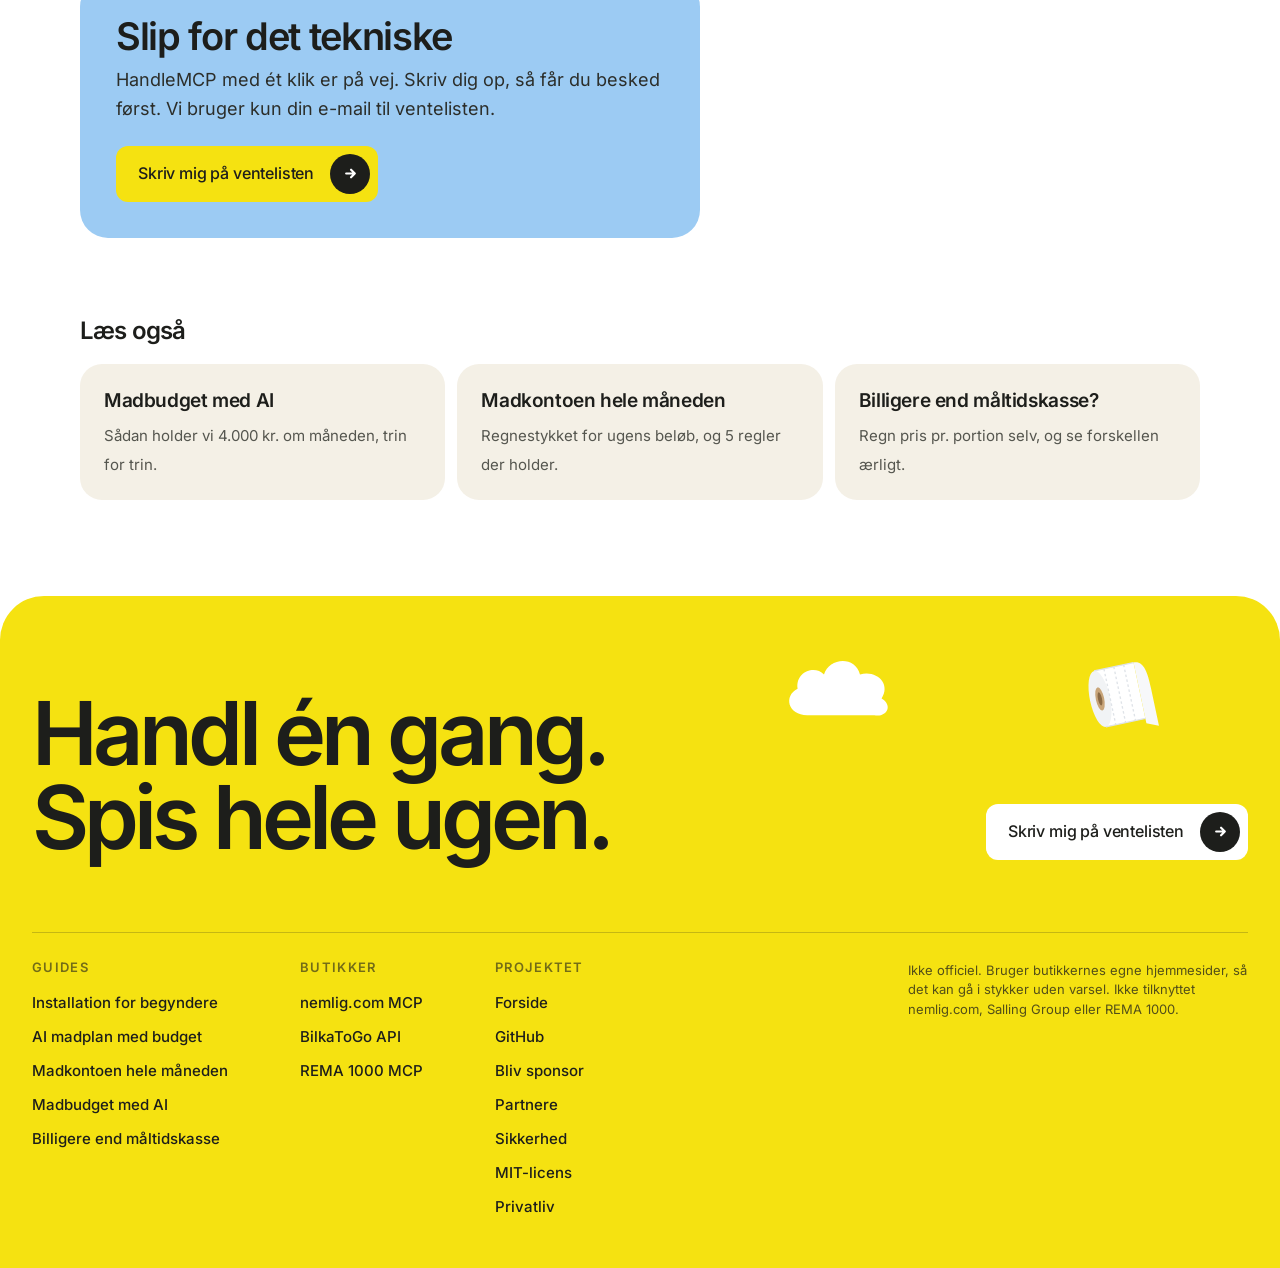
==== commit 4be24f59: "✨ A partner page at /partnere/ for stores, meal-plan apps and others" ====
--- a/ai-madplan-budget/index.html
+++ b/ai-madplan-budget/index.html
@@ -213,7 +213,7 @@
     <div class="fcols">
       <div><b>Guides</b><a href="/installation/">Installation for begyndere</a><a href="/ai-madplan-budget/" aria-current="page">AI madplan med budget</a><a href="/madkonto-hele-maaneden/">Madkontoen hele måneden</a><a href="/madbudget-med-ai/">Madbudget med AI</a><a href="/billigere-end-maaltidskasse/">Billigere end måltidskasse</a></div>
       <div><b>Butikker</b><a href="/nemlig-mcp/">nemlig.com MCP</a><a href="/bilkatogo-api/">BilkaToGo API</a><a href="/rema-1000-mcp/">REMA 1000 MCP</a></div>
-      <div><b>Projektet</b><a href="/">Forside</a><a href="https://github.com/NJohansen/handle-mcp" data-umami-event="github" data-umami-event-sted="footer">GitHub</a><a href="https://github.com/sponsors/NJohansen" data-umami-event="sponsor" data-umami-event-sted="footer">Bliv sponsor</a><a href="https://github.com/NJohansen/handle-mcp/blob/main/docs/security.md">Sikkerhed</a><a href="https://github.com/NJohansen/handle-mcp/blob/main/LICENSE">MIT-licens</a><a href="/privatliv/">Privatliv</a></div>
+      <div><b>Projektet</b><a href="/">Forside</a><a href="https://github.com/NJohansen/handle-mcp" data-umami-event="github" data-umami-event-sted="footer">GitHub</a><a href="https://github.com/sponsors/NJohansen" data-umami-event="sponsor" data-umami-event-sted="footer">Bliv sponsor</a><a href="/partnere/">Partnere</a><a href="https://github.com/NJohansen/handle-mcp/blob/main/docs/security.md">Sikkerhed</a><a href="https://github.com/NJohansen/handle-mcp/blob/main/LICENSE">MIT-licens</a><a href="/privatliv/">Privatliv</a></div>
       <p class="disc">Ikke officiel. Bruger butikkernes egne hjemmesider, så det kan gå i stykker uden varsel. Ikke tilknyttet nemlig.com, Salling Group eller REMA 1000.</p>
     </div>
   </div>
--- a/sider.css
+++ b/sider.css
@@ -172,3 +172,11 @@
 .fcols .disc{justify-self:end;max-width:340px;margin:0;font-size:13px;line-height:1.5;opacity:.75}
 @media (max-width:900px){.ftop{margin-bottom:44px}.fcols{grid-template-columns:1fr 1fr;gap:28px 24px}.fcols .disc{grid-column:1/-1;justify-self:start;max-width:none}.fcols a{padding:8px 0}}
 @media (max-width:640px){footer{margin-top:72px;padding-top:64px;border-radius:28px 28px 0 0}}
+/* article pages: who wrote it and when, and photos */
+.by{display:flex;align-items:center;gap:12px;margin:0 0 16px;font-size:15px;line-height:1.45;color:#55564f}
+.by b{color:var(--ink);font-weight:600}
+.avatar{flex:none;width:48px;height:48px;border-radius:70% 30% 60% 40%/35% 65% 35% 65%;background:var(--green);overflow:hidden;transform:rotate(-8deg)}
+.avatar img{width:100%;height:100%;object-fit:cover;display:block;transform:rotate(8deg) scale(1.15)}
+.shot{margin:20px 0 14px}
+.shot img{width:100%;height:auto;aspect-ratio:4/3;object-fit:cover;object-position:50% 35%;border-radius:22px;display:block}
+.shot figcaption{margin-top:8px;font-size:14px;color:var(--mute)}
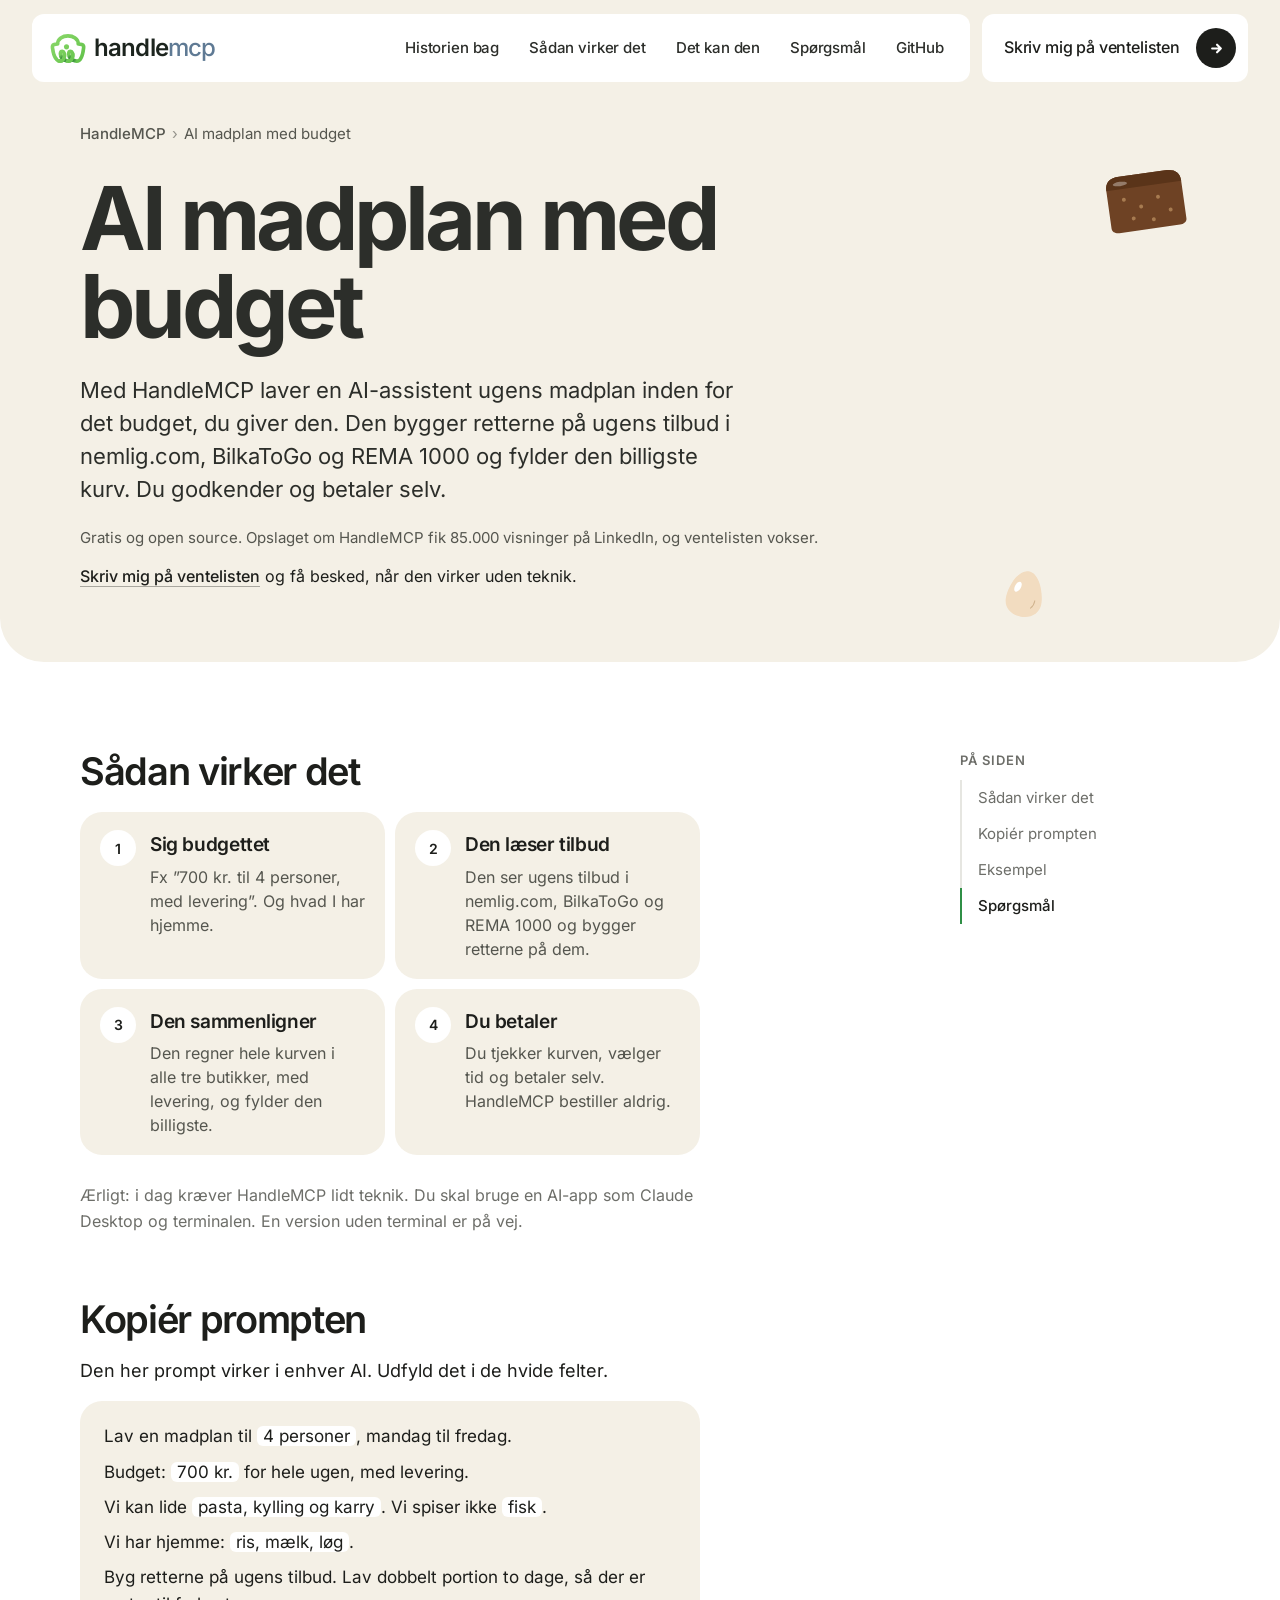
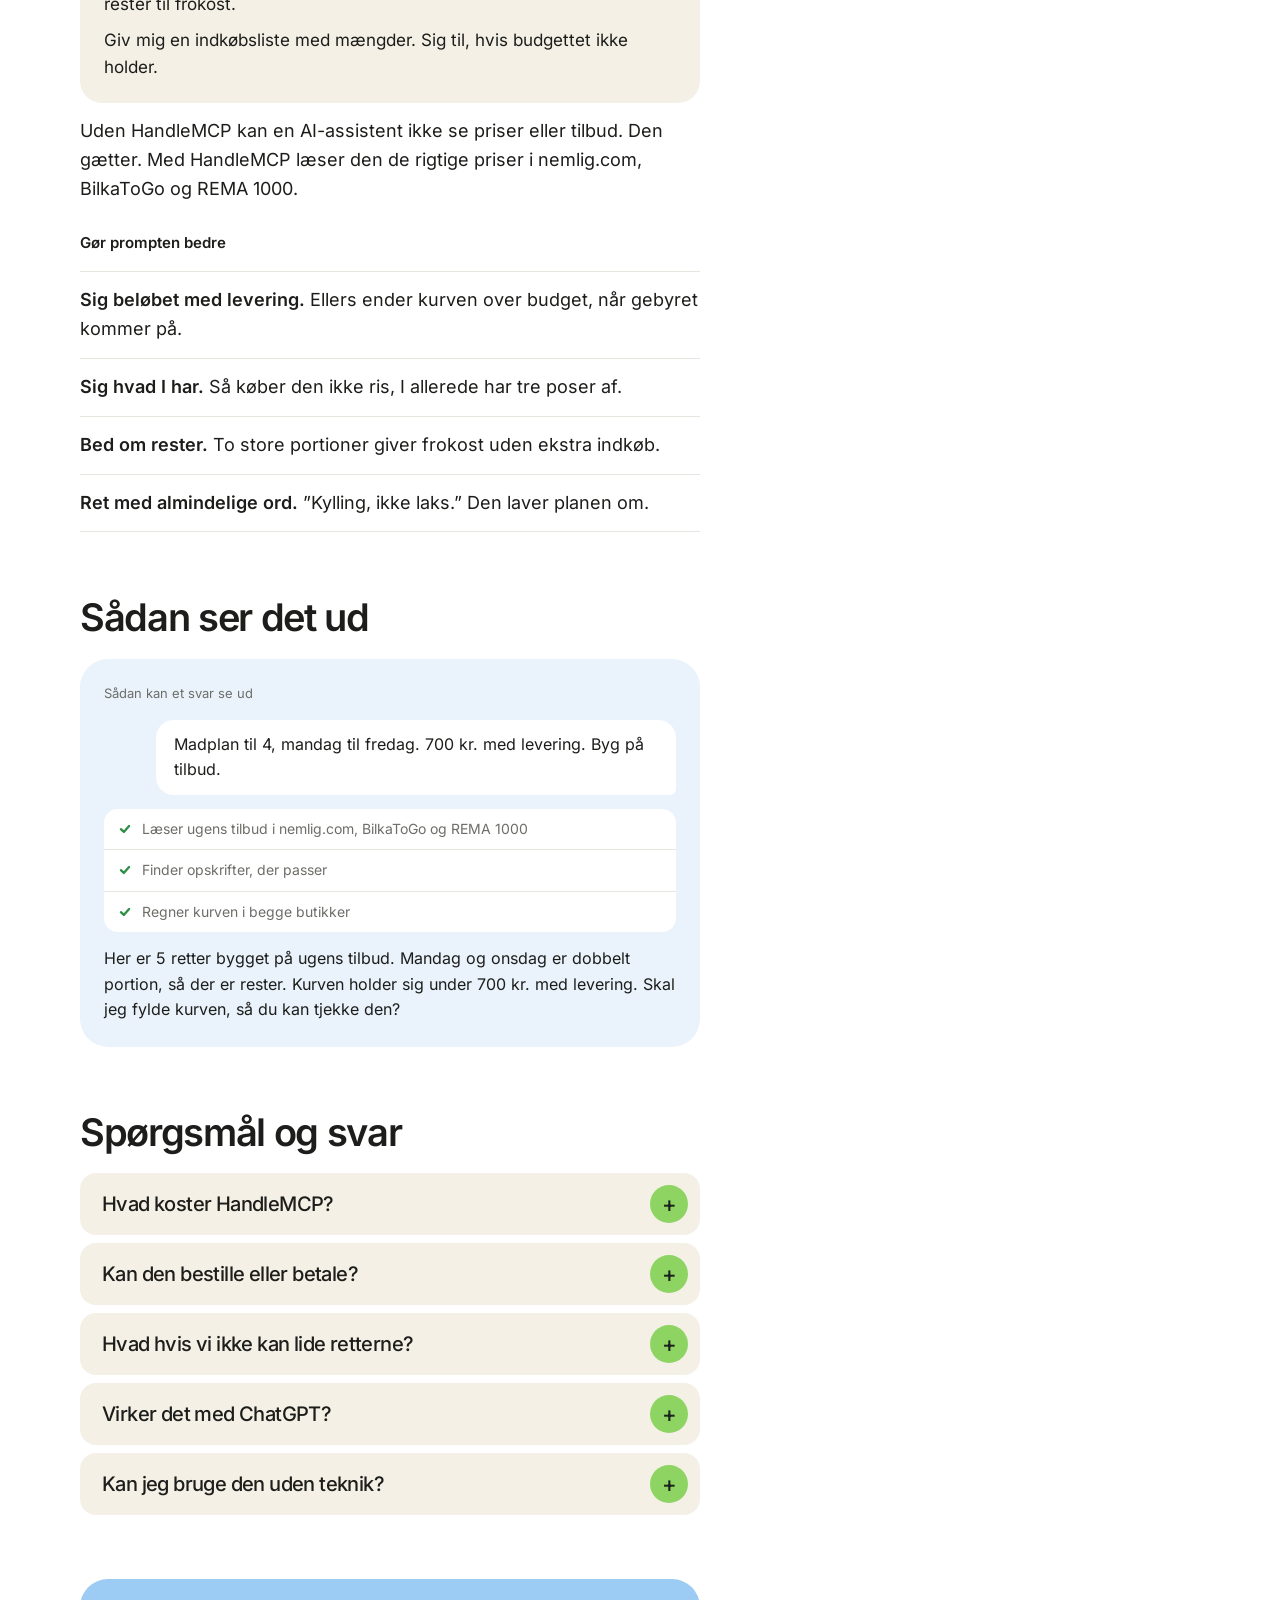
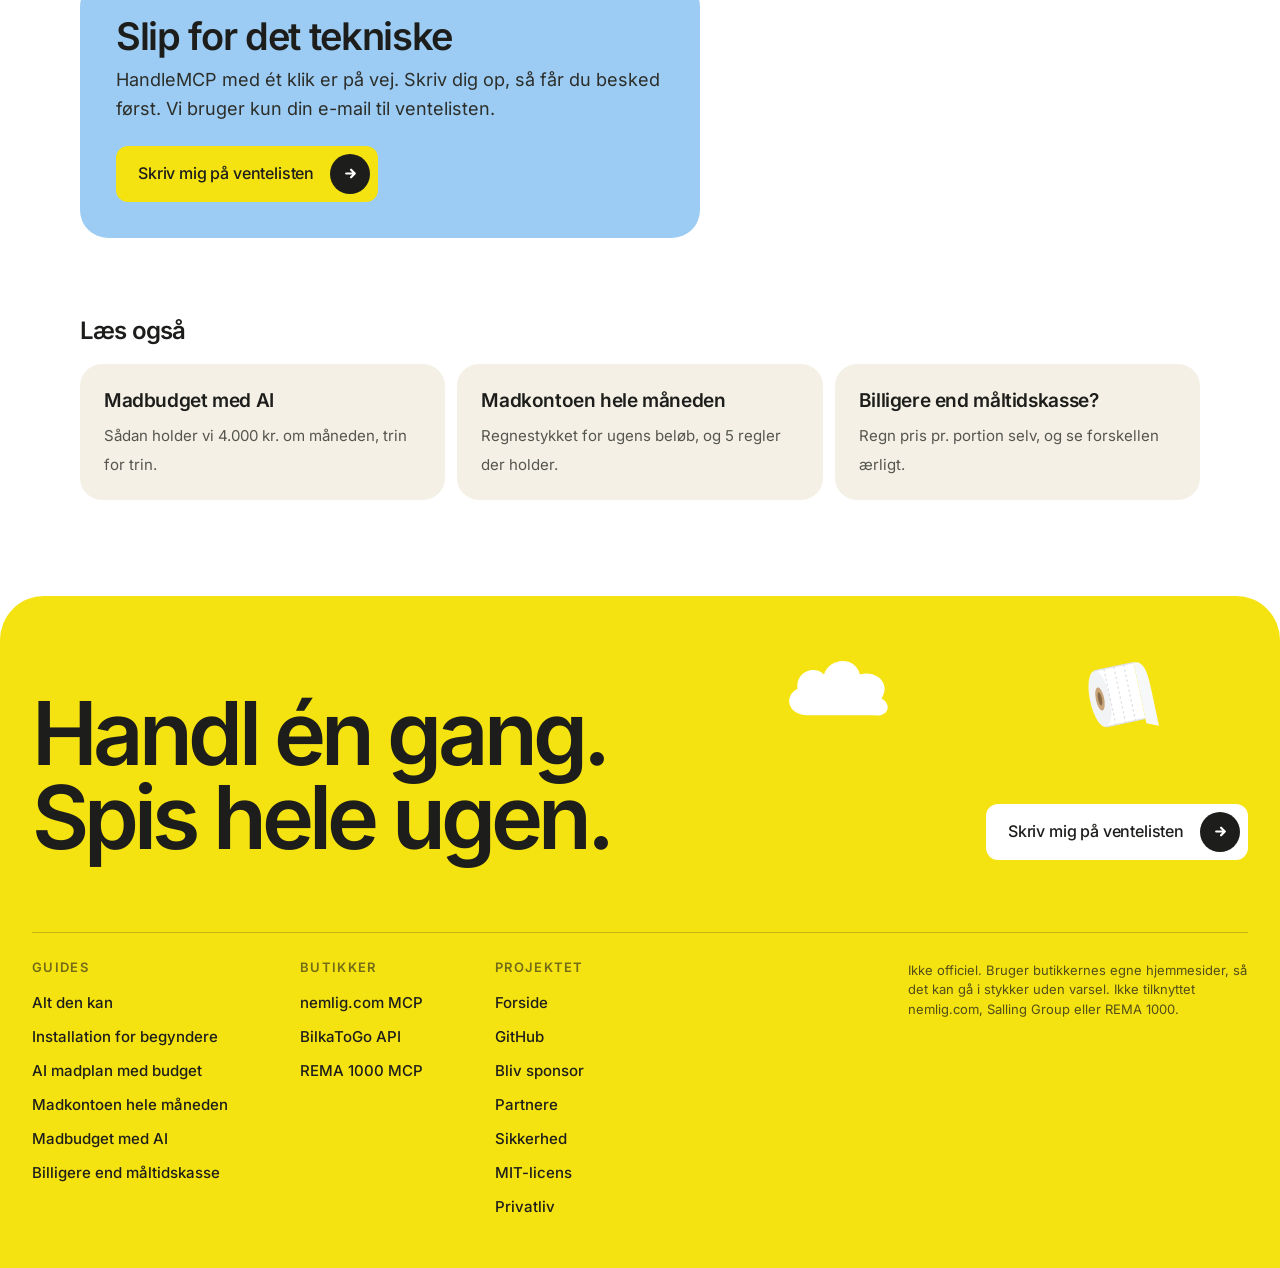
==== commit 31dfbc20: "✨ A page that answers: Hvad kan HandleMCP? /det-kan-den/ lists everything HandleMCP can do, line by " ====
--- a/ai-madplan-budget/index.html
+++ b/ai-madplan-budget/index.html
@@ -211,7 +211,7 @@
   <div class="wrap">
     <div class="ftop"><p class="big">Handl én gang.<br>Spis hele ugen.</p><a class="btn" href="https://tally.so/r/ArKdkW" data-tally="ArKdkW" data-sted="footer">Skriv mig på ventelisten <i><svg viewBox="0 0 12 12" aria-hidden="true"><path d="M2 6h8M6.5 2.5L10 6l-3.5 3.5"/></svg></i></a></div>
     <div class="fcols">
-      <div><b>Guides</b><a href="/installation/">Installation for begyndere</a><a href="/ai-madplan-budget/" aria-current="page">AI madplan med budget</a><a href="/madkonto-hele-maaneden/">Madkontoen hele måneden</a><a href="/madbudget-med-ai/">Madbudget med AI</a><a href="/billigere-end-maaltidskasse/">Billigere end måltidskasse</a></div>
+      <div><b>Guides</b><a href="/det-kan-den/">Alt den kan</a><a href="/installation/">Installation for begyndere</a><a href="/ai-madplan-budget/" aria-current="page">AI madplan med budget</a><a href="/madkonto-hele-maaneden/">Madkontoen hele måneden</a><a href="/madbudget-med-ai/">Madbudget med AI</a><a href="/billigere-end-maaltidskasse/">Billigere end måltidskasse</a></div>
       <div><b>Butikker</b><a href="/nemlig-mcp/">nemlig.com MCP</a><a href="/bilkatogo-api/">BilkaToGo API</a><a href="/rema-1000-mcp/">REMA 1000 MCP</a></div>
       <div><b>Projektet</b><a href="/">Forside</a><a href="https://github.com/NJohansen/handle-mcp" data-umami-event="github" data-umami-event-sted="footer">GitHub</a><a href="https://github.com/sponsors/NJohansen" data-umami-event="sponsor" data-umami-event-sted="footer">Bliv sponsor</a><a href="/partnere/">Partnere</a><a href="https://github.com/NJohansen/handle-mcp/blob/main/docs/security.md">Sikkerhed</a><a href="https://github.com/NJohansen/handle-mcp/blob/main/LICENSE">MIT-licens</a><a href="/privatliv/">Privatliv</a></div>
       <p class="disc">Ikke officiel. Bruger butikkernes egne hjemmesider, så det kan gå i stykker uden varsel. Ikke tilknyttet nemlig.com, Salling Group eller REMA 1000.</p>
--- a/sider.css
+++ b/sider.css
@@ -95,6 +95,16 @@
 .cmp th,.cmp td{text-align:left;padding:12px 10px 12px 0;border-bottom:1px solid var(--line);vertical-align:top}
 .cmp thead th{font-size:14px;font-weight:600;color:var(--mute);border-bottom-color:var(--ink)}
 .cmp tbody th{font-weight:500}
+/* /det-kan-den/: what you say, and a mark per store */
+.kan th:first-child{width:auto}
+.kan thead th+th,.kan td{width:64px;padding-right:0;text-align:center}
+.kan small{display:block;margin-top:2px;font-size:15px;font-weight:400;color:#55564f}
+.kan .ja{color:var(--green);font-weight:700}
+.kan .nej{color:#b9b9b2}
+ol.rows{counter-reset:r}
+ol.rows li{counter-increment:r}
+ol.rows li::before{content:counter(r) ". ";font-weight:600}
+@media (max-width:640px){.kan thead th+th,.kan td{width:50px}.kan thead th{font-size:13px}}
 /* prompt to copy */
 .copy{position:relative;background:var(--paper);border-radius:22px;padding:22px 24px;margin:16px 0 14px;font-size:17px;line-height:1.6}
 .copy,.cmp code{overflow-wrap:anywhere}
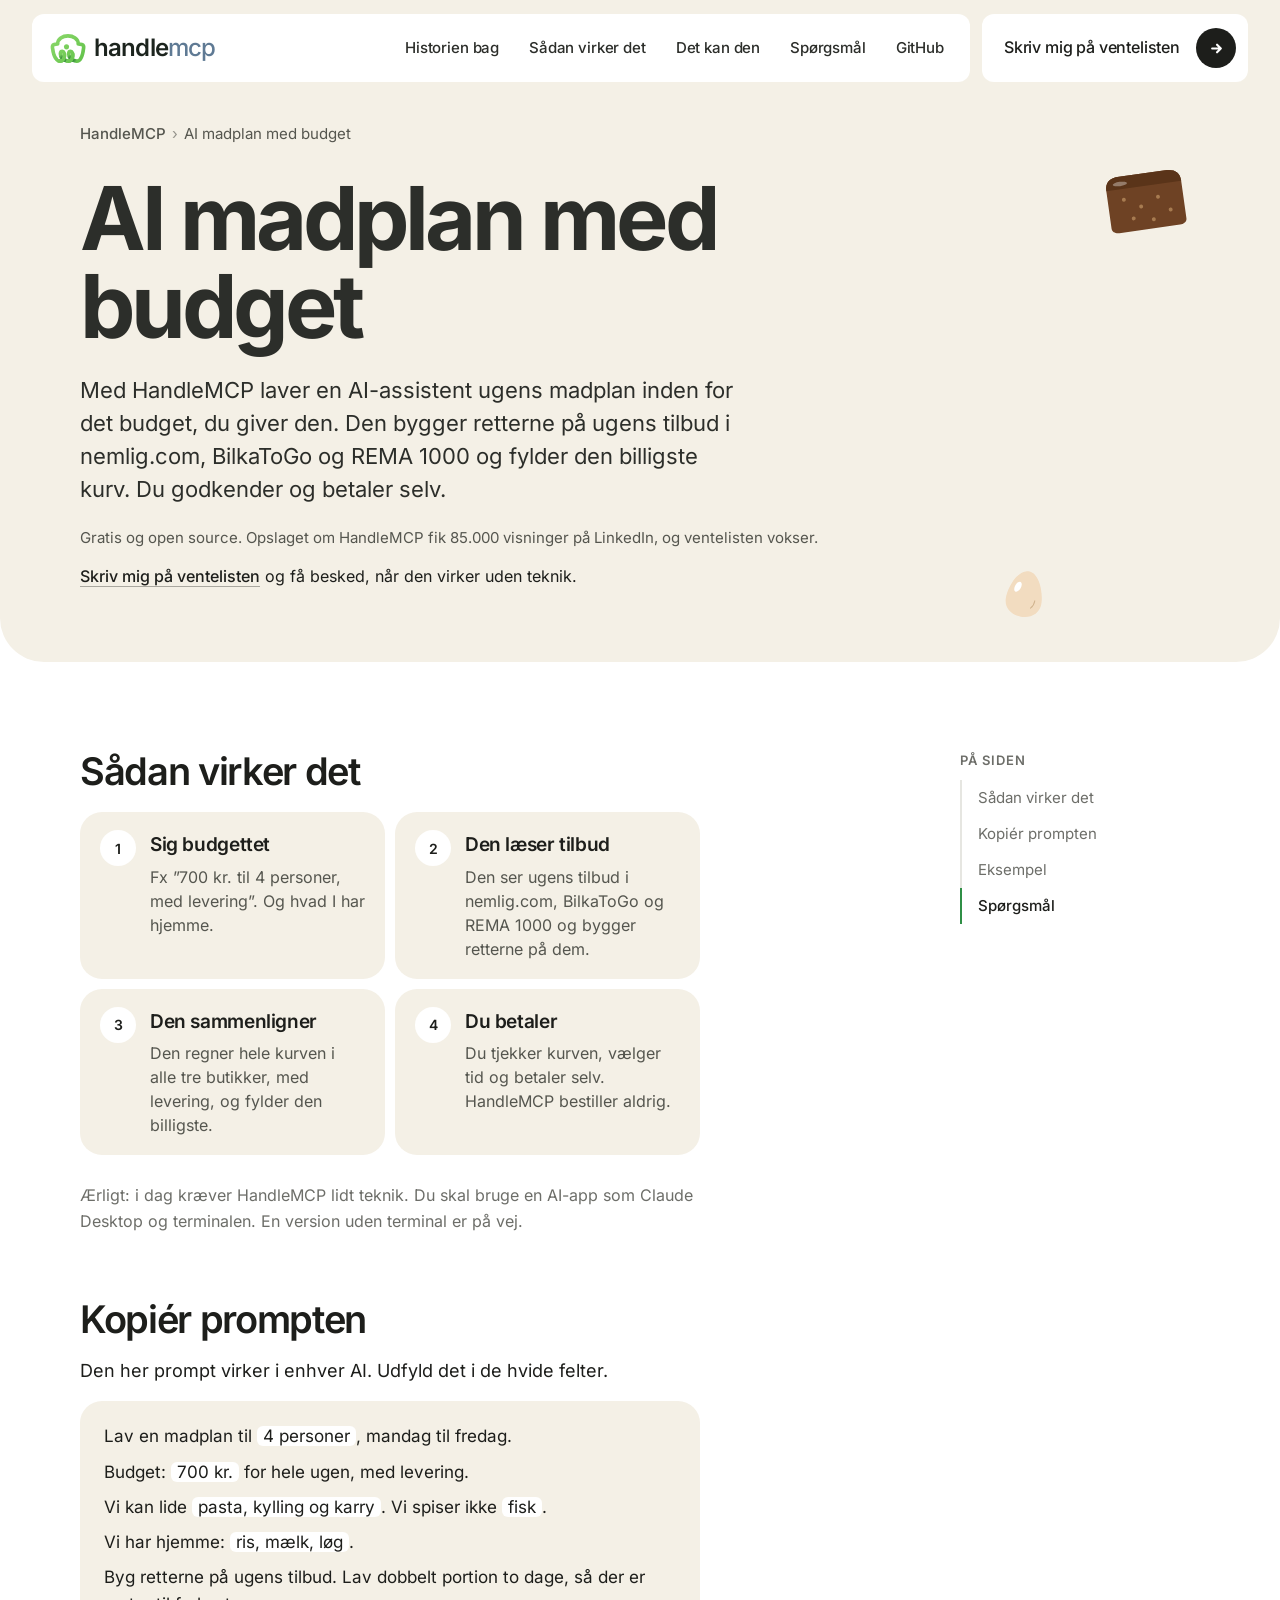
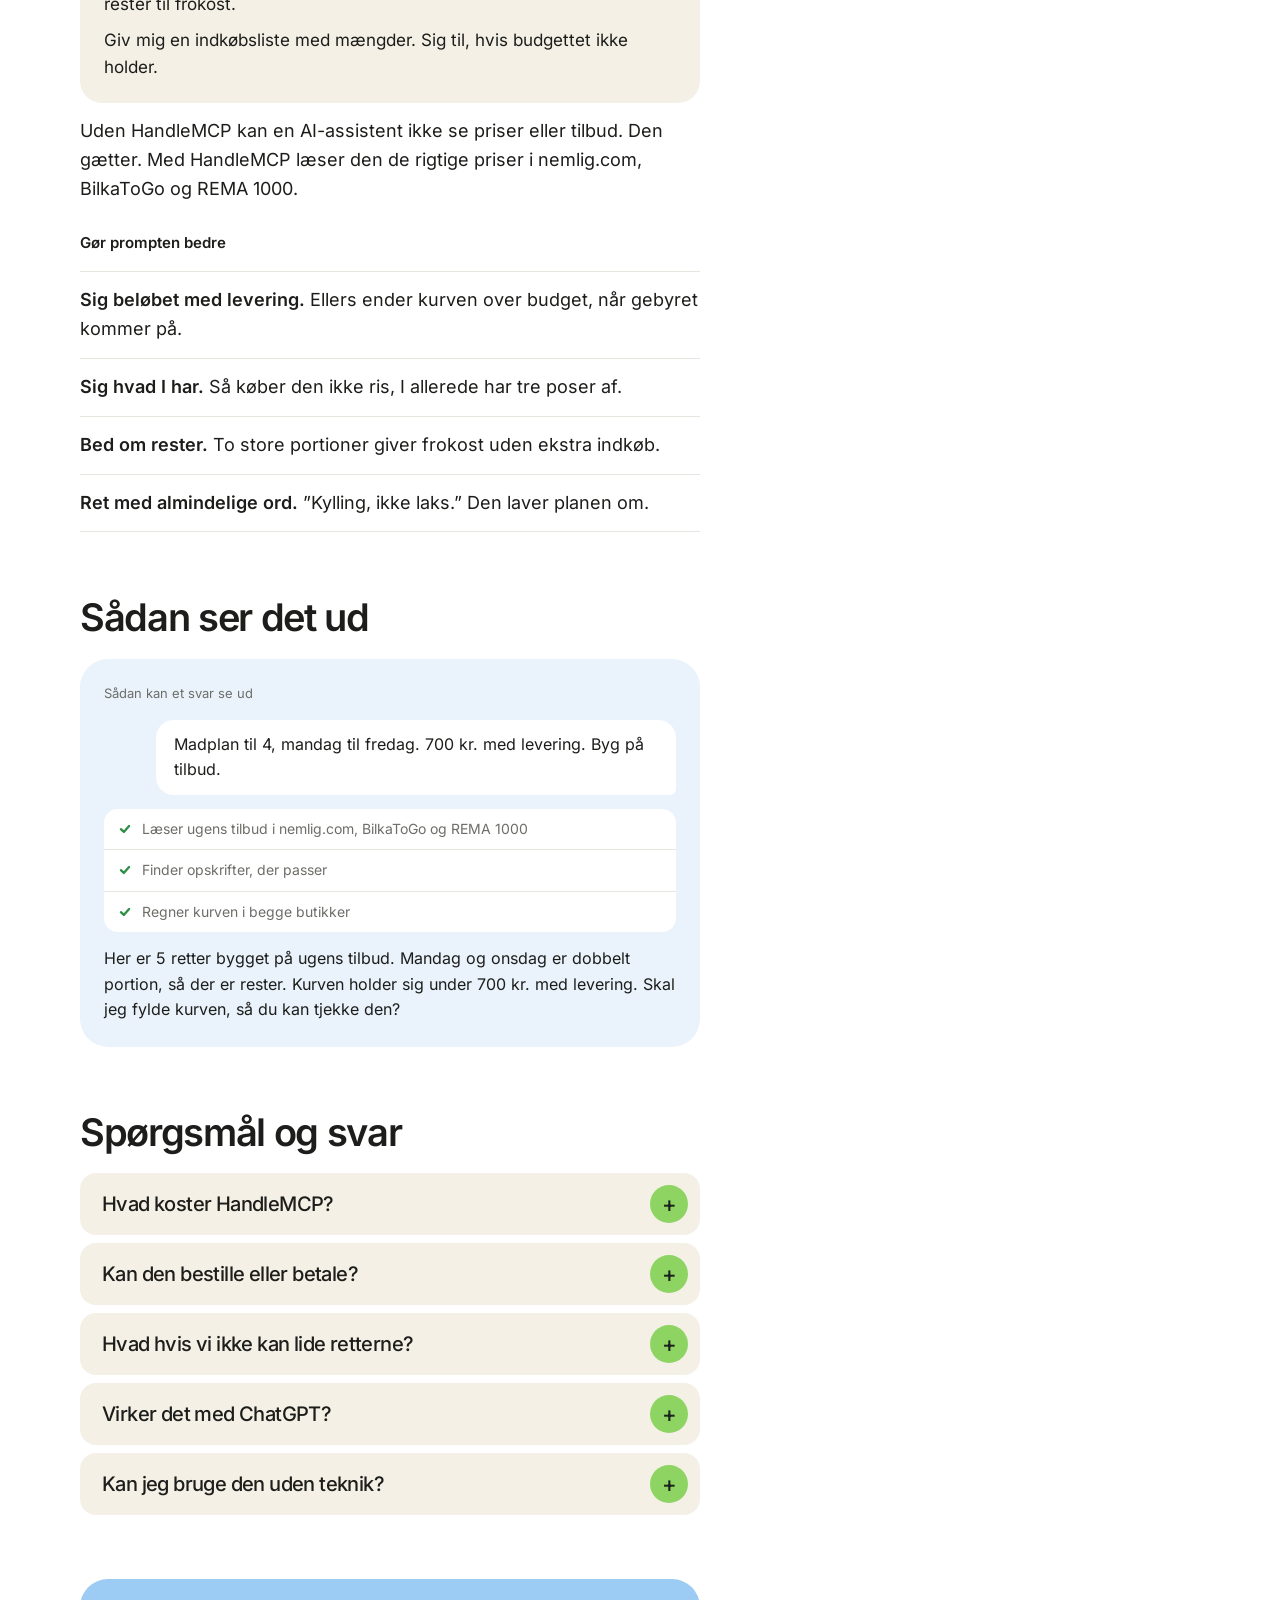
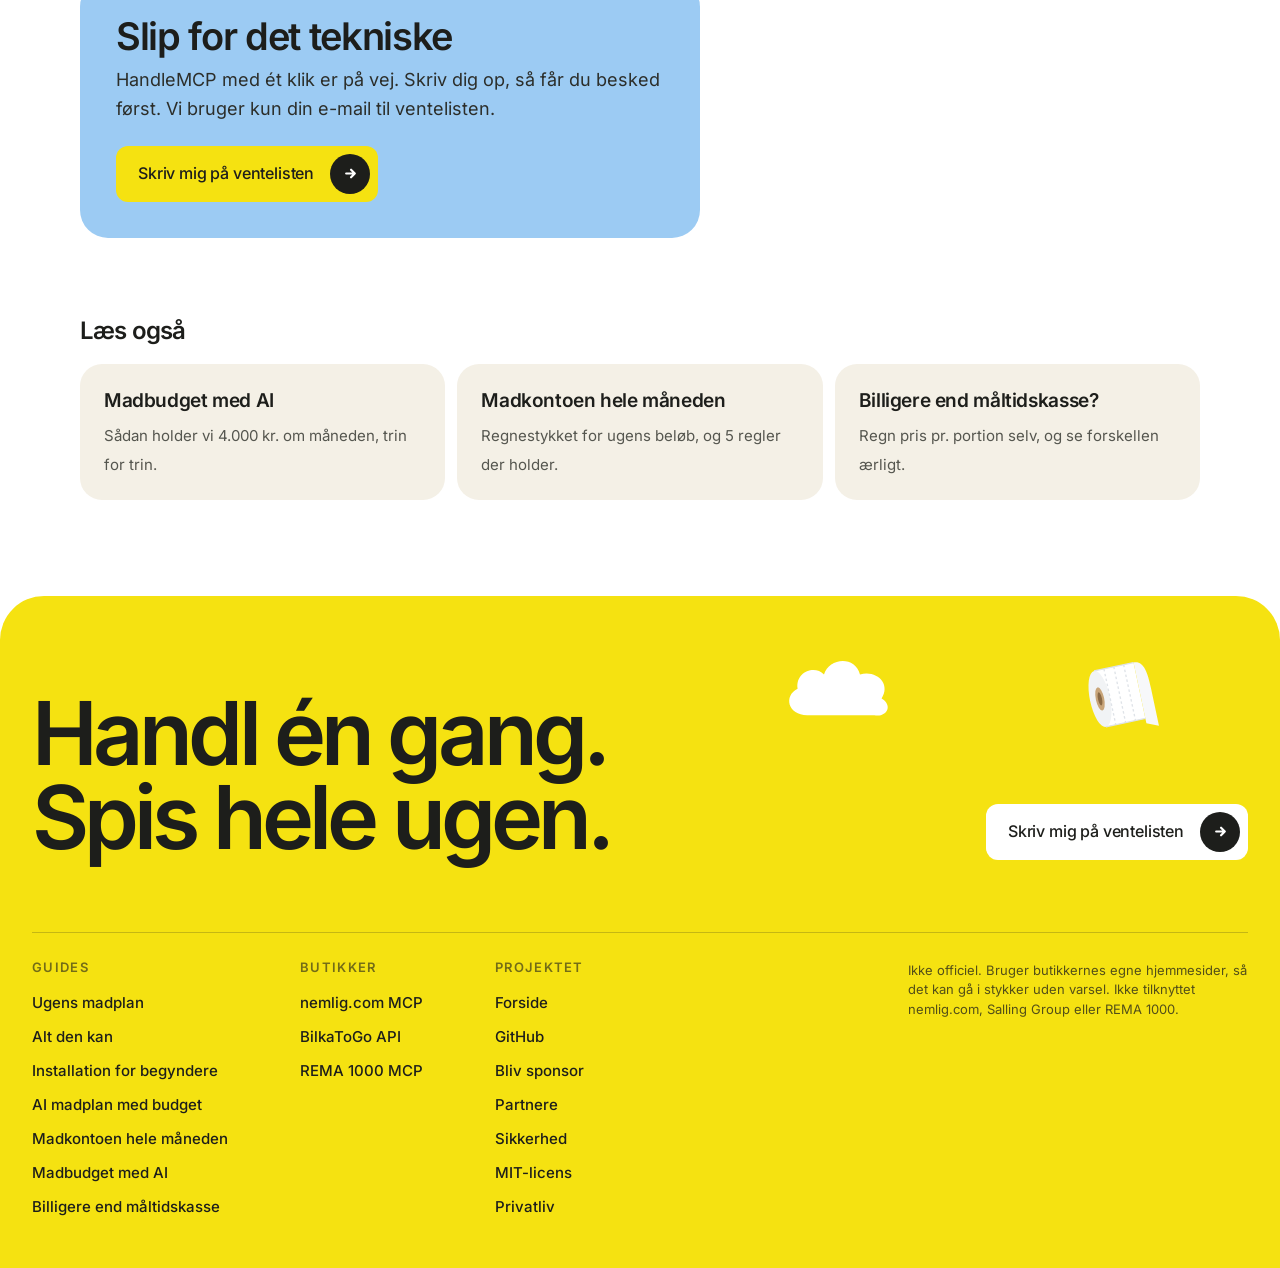
==== commit 89b92561: "✨ Page with the week's meal plan built on offers (week 49)" ====
--- a/ai-madplan-budget/index.html
+++ b/ai-madplan-budget/index.html
@@ -211,7 +211,7 @@
   <div class="wrap">
     <div class="ftop"><p class="big">Handl én gang.<br>Spis hele ugen.</p><a class="btn" href="https://tally.so/r/ArKdkW" data-tally="ArKdkW" data-sted="footer">Skriv mig på ventelisten <i><svg viewBox="0 0 12 12" aria-hidden="true"><path d="M2 6h8M6.5 2.5L10 6l-3.5 3.5"/></svg></i></a></div>
     <div class="fcols">
-      <div><b>Guides</b><a href="/det-kan-den/">Alt den kan</a><a href="/installation/">Installation for begyndere</a><a href="/ai-madplan-budget/" aria-current="page">AI madplan med budget</a><a href="/madkonto-hele-maaneden/">Madkontoen hele måneden</a><a href="/madbudget-med-ai/">Madbudget med AI</a><a href="/billigere-end-maaltidskasse/">Billigere end måltidskasse</a></div>
+      <div><b>Guides</b><a href="/ugens-madplan/">Ugens madplan</a><a href="/det-kan-den/">Alt den kan</a><a href="/installation/">Installation for begyndere</a><a href="/ai-madplan-budget/" aria-current="page">AI madplan med budget</a><a href="/madkonto-hele-maaneden/">Madkontoen hele måneden</a><a href="/madbudget-med-ai/">Madbudget med AI</a><a href="/billigere-end-maaltidskasse/">Billigere end måltidskasse</a></div>
       <div><b>Butikker</b><a href="/nemlig-mcp/">nemlig.com MCP</a><a href="/bilkatogo-api/">BilkaToGo API</a><a href="/rema-1000-mcp/">REMA 1000 MCP</a></div>
       <div><b>Projektet</b><a href="/">Forside</a><a href="https://github.com/NJohansen/handle-mcp" data-umami-event="github" data-umami-event-sted="footer">GitHub</a><a href="https://github.com/sponsors/NJohansen" data-umami-event="sponsor" data-umami-event-sted="footer">Bliv sponsor</a><a href="/partnere/">Partnere</a><a href="https://github.com/NJohansen/handle-mcp/blob/main/docs/security.md">Sikkerhed</a><a href="https://github.com/NJohansen/handle-mcp/blob/main/LICENSE">MIT-licens</a><a href="/privatliv/">Privatliv</a></div>
       <p class="disc">Ikke officiel. Bruger butikkernes egne hjemmesider, så det kan gå i stykker uden varsel. Ikke tilknyttet nemlig.com, Salling Group eller REMA 1000.</p>
--- a/sider.css
+++ b/sider.css
@@ -101,6 +101,12 @@
 .kan small{display:block;margin-top:2px;font-size:15px;font-weight:400;color:#55564f}
 .kan .ja{color:var(--green);font-weight:700}
 .kan .nej{color:#b9b9b2}
+.kan.ov th a{font-weight:500}
+.pick{margin-top:28px}
+.pick div{display:flex;flex-wrap:wrap;gap:8px}
+.pick button{font:500 15px var(--sans);color:var(--ink);background:#fff;border:1px solid var(--line);border-radius:999px;padding:6px 14px;cursor:pointer}
+.pick button:hover{border-color:var(--ink)}
+.pick button[aria-pressed="true"]{border-color:var(--ink);box-shadow:inset 0 0 0 1px var(--ink)}
 ol.rows{counter-reset:r}
 ol.rows li{counter-increment:r}
 ol.rows li::before{content:counter(r) ". ";font-weight:600}
@@ -150,7 +156,7 @@
 @media (max-width:1260px){nav ul li.wide{display:none}.ghmark{display:block}.ghw{display:none}}
 @media (max-width:1100px){nav ul a{padding:10px 9px}}
 @media (max-width:1040px){nav .navcta .lg{display:none}nav .navcta .sm{display:inline}}
-@media (max-width:1000px){nav ul a{padding:10px 5px}.page{grid-template-columns:1fr;gap:0}.toc{position:static;margin:28px 0 0;order:-1}.toc ul{border:0;display:flex;flex-wrap:wrap;gap:8px}.toc a,.toc a.on{margin:0;padding:6px 14px;border:1px solid var(--line);border-radius:999px;font-weight:500;color:var(--ink)}.toc a:hover{border-color:var(--ink)}}
+@media (max-width:1000px){nav ul a{padding:10px 5px}.page{grid-template-columns:1fr;gap:0}.toc{position:static;margin:28px 0 0;order:-1}.toc ul{border:0;display:flex;flex-wrap:wrap;gap:8px}.toc a,.toc a.on{margin:0;padding:6px 14px;border:1px solid var(--line);border-radius:999px;font-weight:500;color:var(--ink)}.toc a:hover{border-color:var(--ink)}.tocpick>b,.tocpick>ul{display:none}.pick{margin-top:0}.pick b{display:block;margin-bottom:8px}}
 @media (max-width:960px){nav ul a{padding:10px 3px}}
 @media (max-width:900px){.navwrap{padding-top:12px}.navbox{min-height:56px;padding:8px 12px}nav .navcta{min-height:56px;padding:6px 8px 6px 16px}nav ul li.opt{display:none}.doodle.d2{display:none}}
 @media (max-width:640px){.wrap{padding:0 16px}.top{padding-bottom:44px;border-radius:0 0 28px 28px}.intro{padding-top:24px}.crumbs{margin-bottom:20px}.lead{font-size:19px}.doodles{display:none}.steps{grid-template-columns:1fr}h2{margin-top:52px}pre{font-size:12.5px;padding:16px}.chat{padding:18px;border-radius:22px}.faq summary{font-size:18px;padding:10px 10px 10px 18px}.faq summary::after{width:34px;height:34px}.faq p{padding:4px 18px 22px}.cta{padding:26px 20px}.cta .btn{white-space:normal}footer .cols{grid-template-columns:1fr 1fr;gap:24px}}
